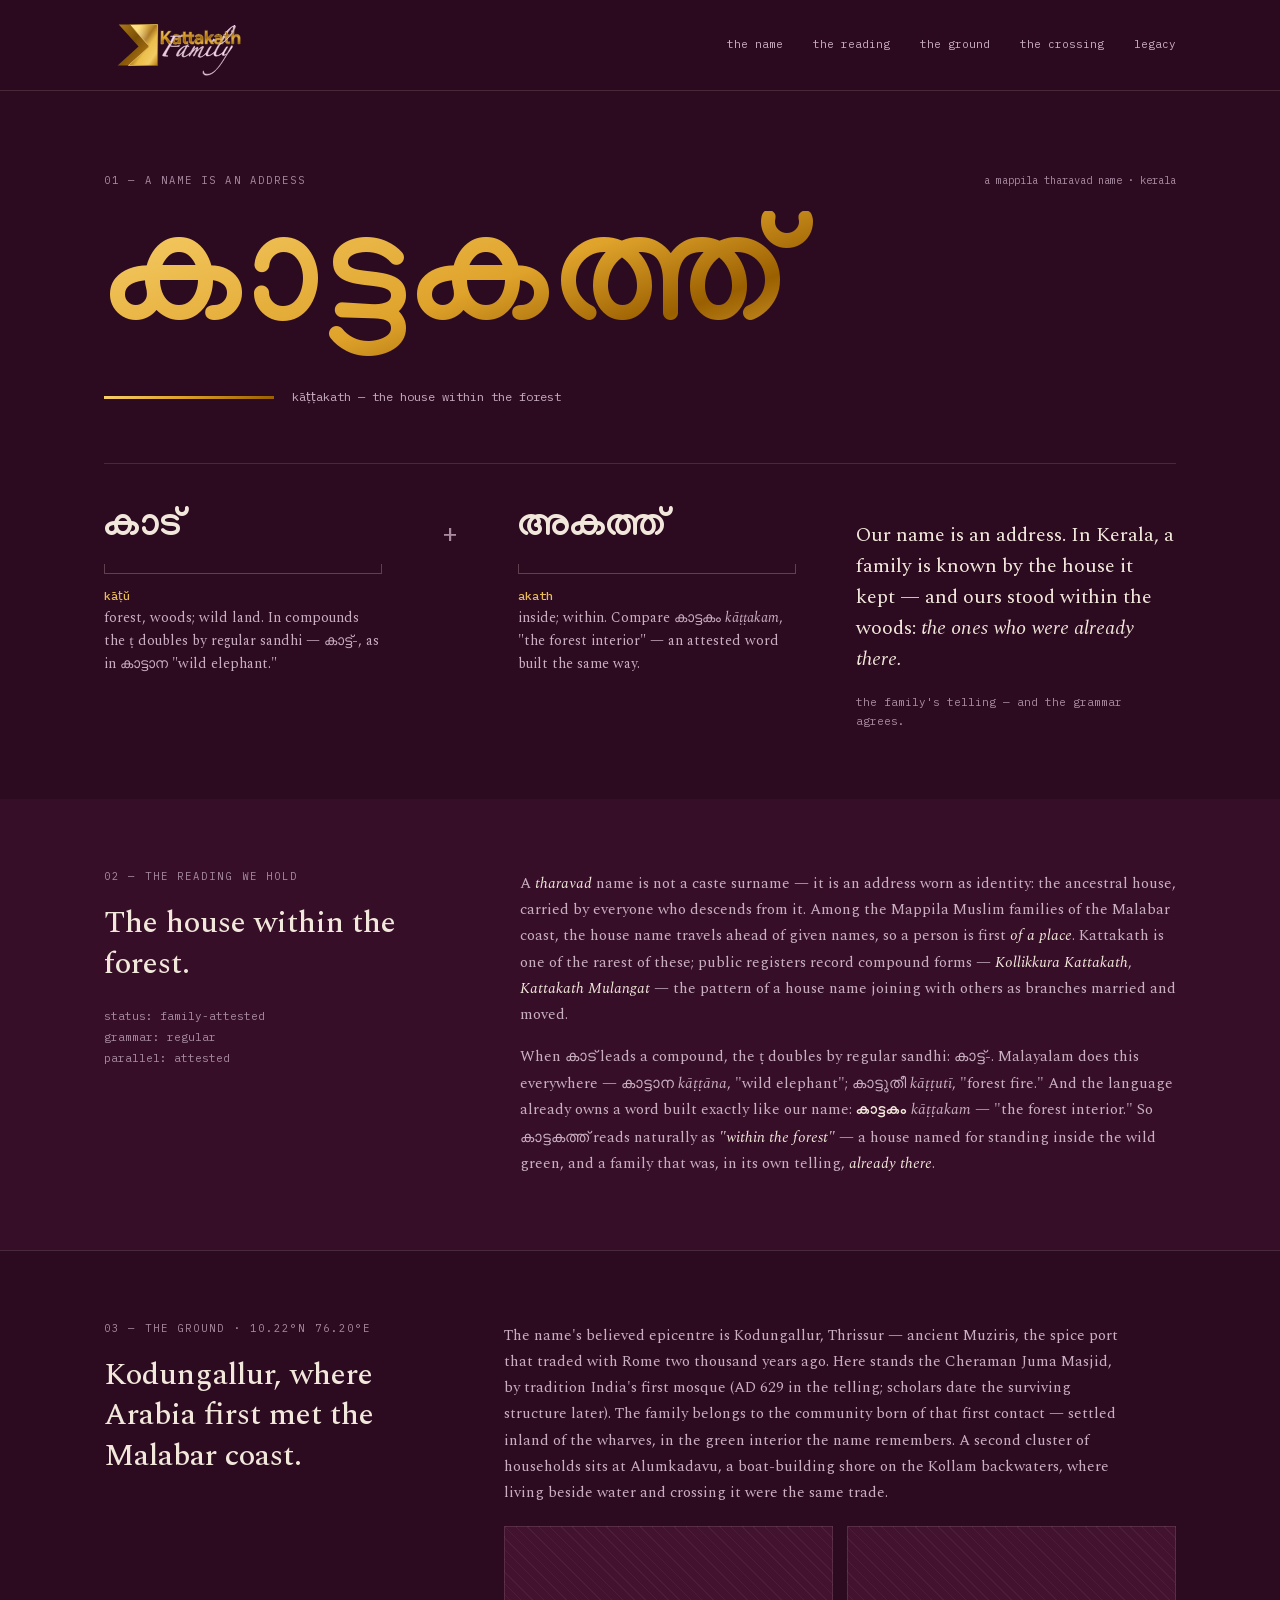
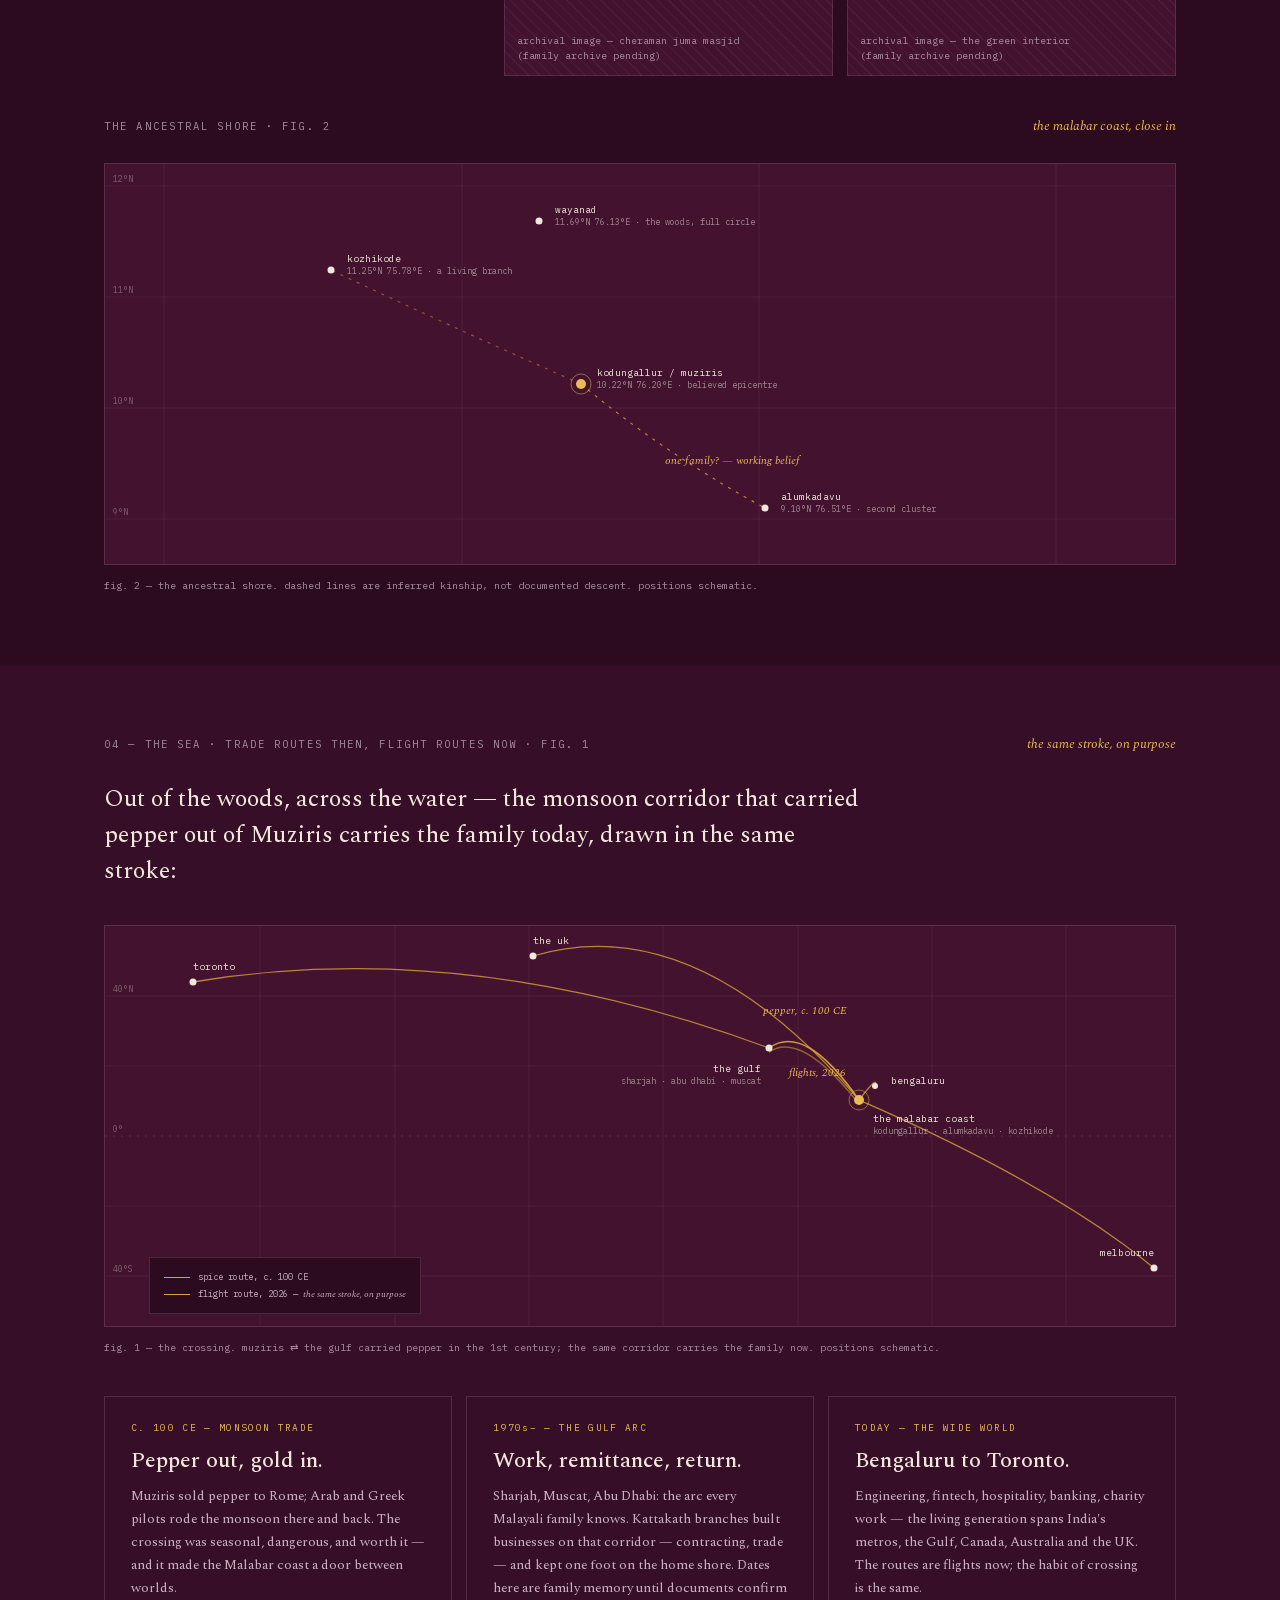
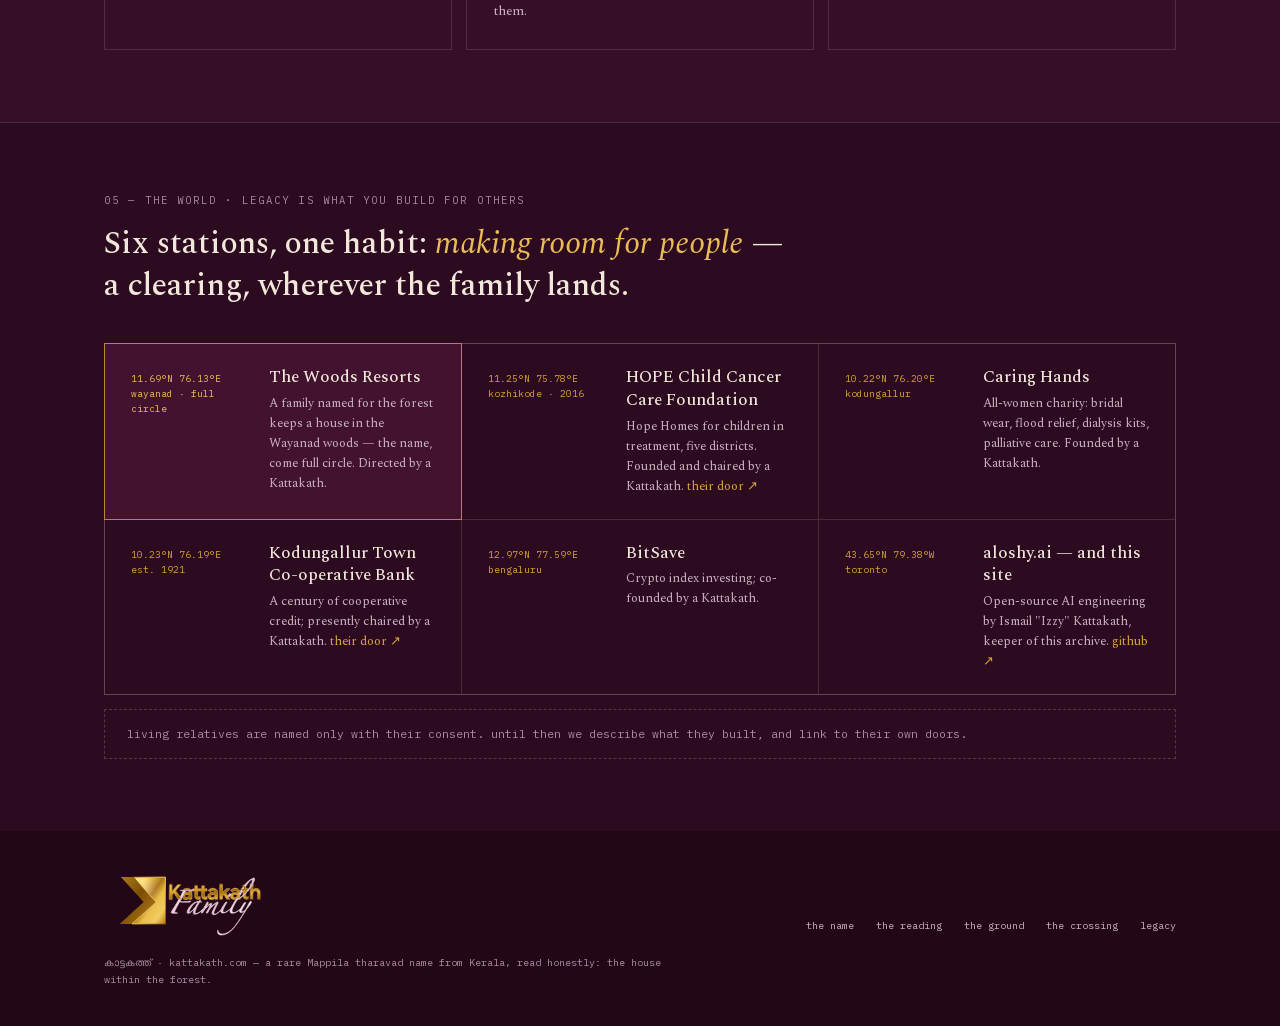
==== index.html @ 7ca37bd0 "Scaffold the kattakath.com landing page Single self-contained index.html (no build step), the kattak" ====
<!DOCTYPE html><html lang="en"><head><meta charSet="utf-8"/><meta name="viewport" content="width=device-width, initial-scale=1"/><title>Kattakath · കാട്ടകത്ത് — the house within the forest</title><meta name="description" content="A rare Mappila tharavad name from Kerala, read honestly: the word taken apart, the ground it stood on, the crossing it made, what it built, and how this site knows what it claims."/><meta property="og:title" content="Kattakath — കാട്ടകത്ത്"/><meta property="og:description" content="A rare Mappila tharavad name from the Kerala coast — the house within the forest. Its story, its people, and an open door for everyone who carries it."/><meta property="og:image" content="https://kattakath.com/assets/og-card.png"/><meta name="twitter:card" content="summary_large_image"/><meta name="twitter:title" content="Kattakath — കാട്ടകത്ത്"/><meta name="twitter:description" content="A rare Mappila tharavad name from the Kerala coast — the house within the forest. Its story, its people, and an open door for everyone who carries it."/><meta name="twitter:image" content="https://kattakath.com/assets/og-card.png"/><link rel="icon" href="/assets/icon.svg"/><link rel="icon" href="[data-uri]"/><style>@font-face{font-family:'IBM Plex Mono';font-style:normal;font-weight:400;font-display:swap;src:url([data-uri]) format('woff2');unicode-range:U+0100-02BA,U+02BD-02C5,U+02C7-02CC,U+02CE-02D7,U+02DD-02FF,U+0304,U+0308,U+0329,U+1D00-1DBF,U+1E00-1E9F,U+1EF2-1EFF,U+2020,U+20A0-20AB,U+20AD-20C0,U+2113,U+2C60-2C7F,U+A720-A7FF}@font-face{font-family:'IBM Plex Mono';font-style:normal;font-weight:400;font-display:swap;src:url([data-uri]) format('woff2');unicode-range:U+0000-00FF,U+0131,U+0152-0153,U+02BB-02BC,U+02C6,U+02DA,U+02DC,U+0304,U+0308,U+0329,U+2000-206F,U+20AC,U+2122,U+2191,U+2193,U+2212,U+2215,U+FEFF,U+FFFD}@font-face{font-family:'IBM Plex Mono';font-style:normal;font-weight:500;font-display:swap;src:url([data-uri]) format('woff2');unicode-range:U+0100-02BA,U+02BD-02C5,U+02C7-02CC,U+02CE-02D7,U+02DD-02FF,U+0304,U+0308,U+0329,U+1D00-1DBF,U+1E00-1E9F,U+1EF2-1EFF,U+2020,U+20A0-20AB,U+20AD-20C0,U+2113,U+2C60-2C7F,U+A720-A7FF}@font-face{font-family:'IBM Plex Mono';font-style:normal;font-weight:500;font-display:swap;src:url([data-uri]) format('woff2');unicode-range:U+0000-00FF,U+0131,U+0152-0153,U+02BB-02BC,U+02C6,U+02DA,U+02DC,U+0304,U+0308,U+0329,U+2000-206F,U+20AC,U+2122,U+2191,U+2193,U+2212,U+2215,U+FEFF,U+FFFD}@font-face{font-family:'Manjari';font-style:normal;font-weight:700;font-display:swap;src:url([data-uri]) format('woff2');unicode-range:U+0307,U+0323,U+0951-0952,U+0964-0965,U+0D00-0D7F,U+1CDA,U+1CF2,U+200C-200D,U+20B9,U+25CC,U+A830-A832}@font-face{font-family:'Manjari';font-style:normal;font-weight:700;font-display:swap;src:url([data-uri]) format('woff2');unicode-range:U+0100-02BA,U+02BD-02C5,U+02C7-02CC,U+02CE-02D7,U+02DD-02FF,U+0304,U+0308,U+0329,U+1D00-1DBF,U+1E00-1E9F,U+1EF2-1EFF,U+2020,U+20A0-20AB,U+20AD-20C0,U+2113,U+2C60-2C7F,U+A720-A7FF}@font-face{font-family:'Manjari';font-style:normal;font-weight:700;font-display:swap;src:url([data-uri]) format('woff2');unicode-range:U+0000-00FF,U+0131,U+0152-0153,U+02BB-02BC,U+02C6,U+02DA,U+02DC,U+0304,U+0308,U+0329,U+2000-206F,U+20AC,U+2122,U+2191,U+2193,U+2212,U+2215,U+FEFF,U+FFFD}@font-face{font-family:'Spectral';font-style:italic;font-weight:400;font-display:swap;src:url([data-uri]) format('woff2');unicode-range:U+0100-02BA,U+02BD-02C5,U+02C7-02CC,U+02CE-02D7,U+02DD-02FF,U+0304,U+0308,U+0329,U+1D00-1DBF,U+1E00-1E9F,U+1EF2-1EFF,U+2020,U+20A0-20AB,U+20AD-20C0,U+2113,U+2C60-2C7F,U+A720-A7FF}@font-face{font-family:'Spectral';font-style:italic;font-weight:400;font-display:swap;src:url([data-uri]) format('woff2');unicode-range:U+0000-00FF,U+0131,U+0152-0153,U+02BB-02BC,U+02C6,U+02DA,U+02DC,U+0304,U+0308,U+0329,U+2000-206F,U+20AC,U+2122,U+2191,U+2193,U+2212,U+2215,U+FEFF,U+FFFD}@font-face{font-family:'Spectral';font-style:normal;font-weight:400;font-display:swap;src:url([data-uri]) format('woff2');unicode-range:U+0100-02BA,U+02BD-02C5,U+02C7-02CC,U+02CE-02D7,U+02DD-02FF,U+0304,U+0308,U+0329,U+1D00-1DBF,U+1E00-1E9F,U+1EF2-1EFF,U+2020,U+20A0-20AB,U+20AD-20C0,U+2113,U+2C60-2C7F,U+A720-A7FF}@font-face{font-family:'Spectral';font-style:normal;font-weight:400;font-display:swap;src:url([data-uri]) format('woff2');unicode-range:U+0000-00FF,U+0131,U+0152-0153,U+02BB-02BC,U+02C6,U+02DA,U+02DC,U+0304,U+0308,U+0329,U+2000-206F,U+20AC,U+2122,U+2191,U+2193,U+2212,U+2215,U+FEFF,U+FFFD}@font-face{font-family:'Spectral';font-style:normal;font-weight:500;font-display:swap;src:url([data-uri]) format('woff2');unicode-range:U+0100-02BA,U+02BD-02C5,U+02C7-02CC,U+02CE-02D7,U+02DD-02FF,U+0304,U+0308,U+0329,U+1D00-1DBF,U+1E00-1E9F,U+1EF2-1EFF,U+2020,U+20A0-20AB,U+20AD-20C0,U+2113,U+2C60-2C7F,U+A720-A7FF}@font-face{font-family:'Spectral';font-style:normal;font-weight:500;font-display:swap;src:url([data-uri]) format('woff2');unicode-range:U+0000-00FF,U+0131,U+0152-0153,U+02BB-02BC,U+02C6,U+02DA,U+02DC,U+0304,U+0308,U+0329,U+2000-206F,U+20AC,U+2122,U+2191,U+2193,U+2212,U+2215,U+FEFF,U+FFFD}:root{--ground:#2c0a20;--band:#360e28;--panel:#42122f;--footer:#240717;--ivory:#f1e7da;--body:#c9afc0;--muted:#a88ba0;--hairline:hsla(34,45%,90%,.14);--hairline-faint:hsla(34,45%,90%,.07);--hairline-dash:hsla(34,45%,90%,.25);--gold:#d5a339;--gold-bright:#e9bc55;--gold-flat:#b8892a;--grad-hero:linear-gradient(160deg,#f7cf6a,#dfa32b 38%,#9a5f00 55%,#e6b03f 72%,#a87a1e);--grad-gold:linear-gradient(135deg,#f7cf6a,#dfa32b 45%,#9a5f00);--font-serif:"Spectral",serif;--font-mono:"IBM Plex Mono",monospace;--font-ml:"Manjari",sans-serif;--pad-x:clamp(20px,5vw,64px);--pad-section:clamp(36px,6vw,72px)}*{box-sizing:border-box}body,html{margin:0}html{scroll-behavior:smooth}.chapter{scroll-margin-top:88px}body{background:var(--ground);color:var(--ivory);font-family:var(--font-serif);-webkit-font-smoothing:antialiased}a{color:var(--gold)}a:hover{color:var(--gold-bright)}.wrap{max-width:1200px;margin:0 auto;padding-left:var(--pad-x);padding-right:var(--pad-x)}.section{padding-top:var(--pad-section);padding-bottom:var(--pad-section)}.hairline-top{border-top:1px solid var(--hairline)}.band{background:var(--band)}.eyebrow{font:400 10.5px/1 var(--font-mono);letter-spacing:.2em;color:var(--muted);text-transform:uppercase}.mono{font-family:var(--font-mono)}.caption{font:400 10px/1.7 var(--font-mono);color:var(--muted)}.nav{position:-webkit-sticky;position:sticky;top:0;z-index:30;background:rgba(44,10,32,.9);backdrop-filter:blur(9px);-webkit-backdrop-filter:blur(9px);border-bottom:1px solid var(--hairline)}.nav-inner{gap:14px;justify-content:space-between;align-items:center;padding-top:14px;padding-bottom:14px}.nav-inner,.nav-links{display:flex;flex-wrap:wrap}.nav-links{gap:16px 30px;font:400 11px/1 var(--font-mono)}.nav-links a{color:var(--body);text-decoration:none}.nav-links a:hover{color:var(--ivory)}.nav-links a.active{color:var(--ivory);border-bottom:1px solid var(--gold);padding-bottom:3px}.footer{background:var(--footer)}.footer-inner{padding-top:34px;padding-bottom:38px;display:flex;flex-wrap:wrap;gap:40px;justify-content:space-between;align-items:center}.footer-links{display:flex;flex-wrap:wrap;gap:16px 22px;font:400 10px/1 var(--font-mono);flex:none}.footer-links a{color:var(--body);text-decoration:none}.footer-links a:hover{color:var(--ivory)}.cta-box{border:1px solid var(--gold-flat);background:rgba(184,137,42,.06);padding:44px 48px;display:flex;flex-wrap:wrap;gap:32px;justify-content:space-between;align-items:center}.btn-gold{display:inline-block;background:var(--grad-gold);color:var(--ground);font:600 13px/1 var(--font-mono);padding:16px 26px;text-decoration:none}.btn-gold:hover{color:var(--ground);filter:brightness(1.06)}.placeholder{flex:1 1;height:150px;border:1px solid hsla(34,45%,90%,.12);display:flex;align-items:flex-end;padding:12px;background:repeating-linear-gradient(45deg,hsla(34,45%,90%,.05) 0 1px,transparent 1px 8px),var(--panel)}.placeholder span{font:400 10px/1.5 var(--font-mono);color:var(--muted)}.dashed-note{border:1px dashed hsla(34,45%,90%,.2);padding:14px 22px;font:400 11.5px/1.7 var(--font-mono);color:var(--muted)}.station-grid{display:grid;grid-template-columns:repeat(auto-fit,minmax(340px,1fr));grid-gap:1px;gap:1px;background:var(--hairline);border:1px solid var(--hairline)}.station{background:var(--ground);padding:22px 26px;display:flex;gap:18px;align-items:baseline}.station.highlight{background:var(--panel);border:1px solid var(--gold-flat);margin:-1px;position:relative;z-index:1}.station .coord{font:400 9.5px/1.6 var(--font-mono);color:var(--gold);width:120px;flex:none}.station.highlight .coord{color:var(--gold-bright)}.station h3{font:500 17px/1.35 var(--font-serif);color:var(--ivory);margin:0}.station p{font:400 12.5px/1.6 var(--font-serif);color:var(--body);margin:5px 0 0}.station a{text-decoration:none}@keyframes kSettle{0%{opacity:0;transform:translateY(18px)}to{opacity:1;transform:none}}@keyframes kDraw{0%{transform:scaleX(0)}to{transform:scaleX(1)}}.anim-settle{animation:kSettle .9s cubic-bezier(.22,.61,.36,1) both}.anim-rule{transform-origin:left;animation:kDraw .7s cubic-bezier(.22,.61,.36,1) .45s both}.anim-tag{animation:kSettle .7s cubic-bezier(.22,.61,.36,1) .55s both}.anim-dissect{animation:kSettle .8s cubic-bezier(.22,.61,.36,1) .7s both}@media (prefers-reduced-motion:reduce){*{animation:none!important}html{scroll-behavior:auto}}.chart-frame{border:1px solid var(--hairline);background:var(--panel);position:relative}.chart-frame svg{display:block;width:100%;height:auto}.chart-legend{position:absolute;left:44px;bottom:12px;background:var(--ground);border:1px solid var(--hairline);padding:10px 14px}.chart-legend .line{font:400 9px/1.9 var(--font-mono);color:var(--body)}.legend-swatch{display:inline-block;width:26px;height:0;border-top:1.6px solid var(--gold);vertical-align:middle;margin-right:8px}.ledger-row{display:flex;flex-wrap:wrap;gap:8px 24px;justify-content:space-between;align-items:baseline;padding:17px 0;border-top:1px solid var(--hairline)}.field label{display:block;font:400 10.5px/1 var(--font-mono);letter-spacing:.14em;color:var(--muted);text-transform:uppercase;margin-bottom:9px}.field input,.field textarea{width:100%;background:var(--panel);border:1px solid var(--hairline);color:var(--ivory);font:400 14px/1.6 var(--font-serif);padding:12px 14px}.field input::placeholder,.field textarea::placeholder{color:#8f7386}.field input:focus,.field textarea:focus{outline:none;border-color:var(--gold-flat)}</style></head><body><nav class="nav"><div class="wrap nav-inner"><a href="#name" style="display:flex;align-items:center"><img src="[data-uri]" alt="Kattakath Family" style="width:150px;display:block"/></a><div class="nav-links"><a href="#name">the name</a><a href="#reading">the reading</a><a href="#ground">the ground</a><a href="#crossing">the crossing</a><a href="#legacy">legacy</a></div></div></nav><div id="name" class="chapter wrap" style="padding-top:clamp(44px,8vw,84px)"><div style="display:flex;justify-content:space-between;align-items:baseline"><div class="eyebrow">01 — A NAME IS AN ADDRESS</div><div style="font:400 10.5px/1 var(--font-mono);color:var(--muted)">a mappila tharavad name · kerala</div></div><div class="anim-settle" style="font:700 clamp(72px,12vw,158px)/1.12 var(--font-ml);letter-spacing:-.005em;margin:26px 0 0;background:var(--grad-hero);-webkit-background-clip:text;background-clip:text;color:transparent">കാട്ടകത്ത്</div><div style="display:flex;gap:18px;align-items:center;margin:8px 0 0"><div class="anim-rule" style="height:3px;width:170px;background:var(--grad-gold)"></div><div class="anim-tag" style="font:400 12px/1 var(--font-mono);color:var(--body)">kāṭṭakath — the house within the forest</div></div><div class="anim-dissect" style="display:flex;flex-wrap:wrap;gap:60px;margin:60px 0 0;padding:44px 0 68px;border-top:1px solid var(--hairline)"><div style="flex:1 1 260px;max-width:300px"><div style="font:700 40px/1.1 var(--font-ml);color:var(--ivory)">കാട്</div><div style="height:10px;border:1px solid var(--hairline-dash);border-top:none;margin:12px 0"></div><div style="font:500 11.5px/1.7 var(--font-mono);color:var(--gold-bright)">kāṭŭ</div><div style="font:400 14px/1.65 var(--font-serif);color:var(--body)">forest, woods; wild land. In compounds the ṭ doubles by regular sandhi — കാട്ട്-, as in കാട്ടാന &quot;wild elephant.&quot;</div></div><div style="font:400 26px/1 var(--font-mono);color:var(--muted);padding-top:12px">+</div><div style="flex:1 1 260px;max-width:300px"><div style="font:700 40px/1.1 var(--font-ml);color:var(--ivory)">അകത്ത്</div><div style="height:10px;border:1px solid var(--hairline-dash);border-top:none;margin:12px 0"></div><div style="font:500 11.5px/1.7 var(--font-mono);color:var(--gold-bright)">akath</div><div style="font:400 14px/1.65 var(--font-serif);color:var(--body)">inside; within. Compare കാട്ടകം <em>kāṭṭakam</em>, &quot;the forest interior&quot; — an attested word built the same way.</div></div><div style="flex:1;min-width:min(320px,100%);padding-top:12px"><div style="font:400 20px/1.55 var(--font-serif);color:var(--ivory);max-width:430px">Our name is an address. In Kerala, a family is known by the house it kept — and ours stood within the woods: <em>the ones who were already there.</em></div><div style="font:400 11px/1.7 var(--font-mono);color:var(--muted);margin-top:18px;max-width:430px">the family&#x27;s telling — and the grammar agrees.</div></div></div></div><div id="reading" class="chapter band"><div class="wrap section" style="display:flex;flex-wrap:wrap;gap:56px;align-items:flex-start"><div style="flex:1 1 300px;max-width:360px"><div class="eyebrow" style="margin-bottom:22px">02 — THE READING WE HOLD</div><div style="font:500 31px/1.3 var(--font-serif);color:var(--ivory)">The house within the forest.</div><div style="font:400 11px/1.9 var(--font-mono);color:var(--muted);margin-top:22px">status: family-attested<br/>grammar: regular<br/>parallel: attested</div></div><div style="flex:1;min-width:min(420px,100%)"><div style="font:400 15px/1.75 var(--font-serif);color:var(--body);margin-top:0">A <em style="color:var(--ivory)">tharavad</em> name is not a caste surname — it is an address worn as identity: the ancestral house, carried by everyone who descends from it. Among the Mappila Muslim families of the Malabar coast, the house name travels ahead of given names, so a person is first <em style="color:var(--ivory)">of a place</em>. Kattakath is one of the rarest of these; public registers record compound forms — <em style="color:var(--ivory)">Kollikkura Kattakath</em>, <em style="color:var(--ivory)">Kattakath Mulangat</em> — the pattern of a house name joining with others as branches married and moved.</div><div style="font:400 15px/1.75 var(--font-serif);color:var(--body);margin-top:16px">When കാട് leads a compound, the ṭ doubles by regular sandhi: കാട്ട്-. Malayalam does this everywhere — കാട്ടാന <em>kāṭṭāna</em>, &quot;wild elephant&quot;; കാട്ടുതീ<!-- --> <em>kāṭṭutī</em>, &quot;forest fire.&quot; And the language already owns a word built exactly like our name:<!-- --> <span style="font-family:var(--font-ml);font-weight:700;color:var(--ivory)">കാട്ടകം</span> <em>kāṭṭakam</em> — &quot;the forest interior.&quot; So കാട്ടകത്ത് reads naturally as<!-- --> <em style="color:var(--ivory)">&quot;within the forest&quot;</em> — a house named for standing inside the wild green, and a family that was, in its own telling, <em style="color:var(--ivory)">already there</em>.</div></div></div></div><div id="ground" class="chapter hairline-top"><div class="wrap section"><div style="display:flex;flex-wrap:wrap;gap:60px;margin-bottom:44px"><div style="flex:1 1 300px;max-width:340px"><div class="eyebrow" style="margin-bottom:22px">03 — THE GROUND · 10.22°N 76.20°E</div><div style="font:500 31px/1.3 var(--font-serif);color:var(--ivory)">Kodungallur, where Arabia first met the Malabar coast.</div></div><div style="flex:1;min-width:min(420px,100%);display:flex;flex-direction:column;gap:20px"><div style="font:400 15px/1.75 var(--font-serif);color:var(--body);max-width:620px">The name&#x27;s believed epicentre is Kodungallur, Thrissur — ancient Muziris, the spice port that traded with Rome two thousand years ago. Here stands the Cheraman Juma Masjid, by tradition India&#x27;s first mosque (AD 629 in the telling; scholars date the surviving structure later). The family belongs to the community born of that first contact — settled inland of the wharves, in the green interior the name remembers. A second cluster of households sits at Alumkadavu, a boat-building shore on the Kollam backwaters, where living beside water and crossing it were the same trade.</div><div style="display:flex;gap:14px"><div class="placeholder"><span>archival image — cheraman juma masjid<br/>(family archive pending)</span></div><div class="placeholder"><span>archival image — the green interior<br/>(family archive pending)</span></div></div></div></div><div style="display:flex;justify-content:space-between;align-items:baseline;margin-bottom:30px"><div class="eyebrow">THE ANCESTRAL SHORE · FIG. 2</div><div style="font:400 13px/1 var(--font-serif);font-style:italic;color:var(--gold-bright)">the malabar coast, close in</div></div><div><div class="chart-frame"><div><svg viewBox="0 0 1070 400" style="display:block;width:100%;height:auto"><line x1="0" y1="22" x2="1070" y2="22" stroke="rgba(241,231,218,.07)" stroke-width="1"></line><line x1="0" y1="133" x2="1070" y2="133" stroke="rgba(241,231,218,.07)" stroke-width="1"></line><line x1="0" y1="244" x2="1070" y2="244" stroke="rgba(241,231,218,.07)" stroke-width="1"></line><line x1="0" y1="355" x2="1070" y2="355" stroke="rgba(241,231,218,.07)" stroke-width="1"></line><line x1="59" y1="0" x2="59" y2="400" stroke="rgba(241,231,218,.07)" stroke-width="1"></line><line x1="357" y1="0" x2="357" y2="400" stroke="rgba(241,231,218,.07)" stroke-width="1"></line><line x1="654" y1="0" x2="654" y2="400" stroke="rgba(241,231,218,.07)" stroke-width="1"></line><line x1="951" y1="0" x2="951" y2="400" stroke="rgba(241,231,218,.07)" stroke-width="1"></line><text x="8" y="18" font-family="IBM Plex Mono,monospace" font-size="8.5" fill="rgba(241,231,218,.35)">12°N</text><text x="8" y="129" font-family="IBM Plex Mono,monospace" font-size="8.5" fill="rgba(241,231,218,.35)">11°N</text><text x="8" y="240" font-family="IBM Plex Mono,monospace" font-size="8.5" fill="rgba(241,231,218,.35)">10°N</text><text x="8" y="351" font-family="IBM Plex Mono,monospace" font-size="8.5" fill="rgba(241,231,218,.35)">9°N</text><path d="M 476 220 Q 560 290 660 344" fill="none" stroke="#D5A339" stroke-width="1.2" stroke-dasharray="3 6" opacity=".8"></path><path d="M 476 220 Q 340 160 226 106" fill="none" stroke="#D5A339" stroke-width="1.2" stroke-dasharray="3 6" opacity=".5"></path><circle cx="476" cy="220" r="5" fill="#E9BC55"></circle><circle cx="476" cy="220" r="10" fill="none" stroke="#E9BC55" stroke-width="1" opacity=".5"></circle><circle cx="660" cy="344" r="3.5" fill="#F1E7DA"></circle><circle cx="226" cy="106" r="3.5" fill="#F1E7DA"></circle><circle cx="434" cy="57" r="3.5" fill="#F1E7DA"></circle><text x="492" y="212" font-family="IBM Plex Mono,monospace" font-size="9.5" fill="#F1E7DA">kodungallur / muziris</text><text x="492" y="224" font-family="IBM Plex Mono,monospace" font-size="8.5" fill="rgba(241,231,218,.55)">10.22°N 76.20°E · believed epicentre</text><text x="676" y="336" font-family="IBM Plex Mono,monospace" font-size="9.5" fill="#F1E7DA">alumkadavu</text><text x="676" y="348" font-family="IBM Plex Mono,monospace" font-size="8.5" fill="rgba(241,231,218,.55)">9.10°N 76.51°E · second cluster</text><text x="242" y="98" font-family="IBM Plex Mono,monospace" font-size="9.5" fill="#F1E7DA">kozhikode</text><text x="242" y="110" font-family="IBM Plex Mono,monospace" font-size="8.5" fill="rgba(241,231,218,.55)">11.25°N 75.78°E · a living branch</text><text x="450" y="49" font-family="IBM Plex Mono,monospace" font-size="9.5" fill="#F1E7DA">wayanad</text><text x="450" y="61" font-family="IBM Plex Mono,monospace" font-size="8.5" fill="rgba(241,231,218,.55)">11.69°N 76.13°E · the woods, full circle</text><text x="560" y="300" font-family="Spectral,serif" font-size="11" font-style="italic" fill="#E9BC55">one family? — working belief</text></svg></div></div><div class="caption" style="margin-top:12px">fig. 2 — the ancestral shore. dashed lines are inferred kinship, not documented descent. positions schematic.</div></div></div></div><div id="crossing" class="chapter band"><div class="wrap section"><div style="display:flex;justify-content:space-between;align-items:baseline;margin-bottom:30px"><div class="eyebrow">04 — THE SEA · TRADE ROUTES THEN, FLIGHT ROUTES NOW · FIG. 1</div><div style="font:400 13px/1 var(--font-serif);font-style:italic;color:var(--gold-bright)">the same stroke, on purpose</div></div><div style="font:400 24px/1.5 var(--font-serif);color:var(--ivory);max-width:760px;margin-bottom:36px">Out of the woods, across the water — the monsoon corridor that carried pepper out of Muziris carries the family today, drawn in the same stroke:</div><div><div class="chart-frame"><div><svg viewBox="0 0 1070 400" style="display:block;width:100%;height:auto"><line x1="0" y1="70" x2="1070" y2="70" stroke="rgba(241,231,218,.07)" stroke-width="1"></line><line x1="0" y1="140" x2="1070" y2="140" stroke="rgba(241,231,218,.07)" stroke-width="1"></line><line x1="0" y1="210" x2="1070" y2="210" stroke="rgba(241,231,218,.12)" stroke-width="1" stroke-dasharray="2 6"></line><line x1="0" y1="280" x2="1070" y2="280" stroke="rgba(241,231,218,.07)" stroke-width="1"></line><line x1="0" y1="350" x2="1070" y2="350" stroke="rgba(241,231,218,.07)" stroke-width="1"></line><line x1="155" y1="0" x2="155" y2="400" stroke="rgba(241,231,218,.07)" stroke-width="1"></line><line x1="290" y1="0" x2="290" y2="400" stroke="rgba(241,231,218,.07)" stroke-width="1"></line><line x1="424" y1="0" x2="424" y2="400" stroke="rgba(241,231,218,.07)" stroke-width="1"></line><line x1="558" y1="0" x2="558" y2="400" stroke="rgba(241,231,218,.07)" stroke-width="1"></line><line x1="693" y1="0" x2="693" y2="400" stroke="rgba(241,231,218,.07)" stroke-width="1"></line><line x1="827" y1="0" x2="827" y2="400" stroke="rgba(241,231,218,.07)" stroke-width="1"></line><line x1="961" y1="0" x2="961" y2="400" stroke="rgba(241,231,218,.07)" stroke-width="1"></line><text x="8" y="206" font-family="IBM Plex Mono,monospace" font-size="8.5" fill="rgba(241,231,218,.35)">0°</text><text x="8" y="66" font-family="IBM Plex Mono,monospace" font-size="8.5" fill="rgba(241,231,218,.35)">40°N</text><text x="8" y="346" font-family="IBM Plex Mono,monospace" font-size="8.5" fill="rgba(241,231,218,.35)">40°S</text><path d="M 754 174 Q 700 96 664 122" fill="none" stroke="#D5A339" stroke-width="1.6" opacity=".95"></path><path d="M 754 178 Q 696 104 664 126" fill="none" stroke="#D5A339" stroke-width="1.6" opacity=".55"></path><path d="M 664 122 Q 360 10 88 56" fill="none" stroke="#D5A339" stroke-width="1.3" opacity=".8"></path><path d="M 754 174 Q 590 -18 428 30" fill="none" stroke="#D5A339" stroke-width="1.3" opacity=".8"></path><path d="M 754 174 Q 950 260 1049 342" fill="none" stroke="#D5A339" stroke-width="1.3" opacity=".8"></path><path d="M 754 174 Q 774 148 770 160" fill="none" stroke="#D5A339" stroke-width="1.3" opacity=".8"></path><circle cx="754" cy="174" r="5" fill="#E9BC55"></circle><circle cx="754" cy="174" r="10" fill="none" stroke="#E9BC55" stroke-width="1" opacity=".5"></circle><circle cx="664" cy="122" r="3.5" fill="#F1E7DA"></circle><circle cx="88" cy="56" r="3.5" fill="#F1E7DA"></circle><circle cx="428" cy="30" r="3.5" fill="#F1E7DA"></circle><circle cx="770" cy="160" r="3" fill="#F1E7DA"></circle><circle cx="1049" cy="342" r="3.5" fill="#F1E7DA"></circle><text x="768" y="196" font-family="IBM Plex Mono,monospace" font-size="9.5" fill="#F1E7DA">the malabar coast</text><text x="768" y="208" font-family="IBM Plex Mono,monospace" font-size="8.5" fill="rgba(241,231,218,.55)">kodungallur · alumkadavu · kozhikode</text><text x="656" y="146" font-family="IBM Plex Mono,monospace" font-size="9.5" fill="#F1E7DA" text-anchor="end">the gulf</text><text x="656" y="158" font-family="IBM Plex Mono,monospace" font-size="8.5" fill="rgba(241,231,218,.55)" text-anchor="end">sharjah · abu dhabi · muscat</text><text x="88" y="44" font-family="IBM Plex Mono,monospace" font-size="9.5" fill="#F1E7DA">toronto</text><text x="428" y="18" font-family="IBM Plex Mono,monospace" font-size="9.5" fill="#F1E7DA">the uk</text><text x="786" y="158" font-family="IBM Plex Mono,monospace" font-size="9.5" fill="#F1E7DA">bengaluru</text><text x="1049" y="330" font-family="IBM Plex Mono,monospace" font-size="9.5" fill="#F1E7DA" text-anchor="end">melbourne</text><text x="700" y="88" font-family="Spectral,serif" font-size="11" font-style="italic" fill="#E9BC55" text-anchor="middle">pepper, c. 100 CE</text><text x="712" y="150" font-family="Spectral,serif" font-size="11" font-style="italic" fill="#E9BC55" text-anchor="middle">flights, 2026</text></svg></div><div class="chart-legend"><div class="line"><span class="legend-swatch"></span>spice route, c. 100 CE<br/><span class="legend-swatch"></span>flight route, 2026 — <em style="font-family:var(--font-serif)">the same stroke, on purpose</em></div></div></div><div class="caption" style="margin-top:12px">fig. 1 — the crossing. muziris ⇄ the gulf carried pepper in the 1st century; the same corridor carries the family now. positions schematic.</div></div><div style="display:grid;grid-template-columns:repeat(auto-fit,minmax(300px,1fr));gap:14px;margin-top:40px"><div style="border:1px solid var(--hairline);background:var(--band);padding:26px"><div style="font:400 9.5px/1 var(--font-mono);color:var(--gold-bright);letter-spacing:.14em">C. 100 CE — MONSOON TRADE</div><div style="font:500 22px/1.3 var(--font-serif);margin:14px 0 10px">Pepper out, gold in.</div><div style="font:400 13.5px/1.7 var(--font-serif);color:var(--body)">Muziris sold pepper to Rome; Arab and Greek pilots rode the monsoon there and back. The crossing was seasonal, dangerous, and worth it — and it made the Malabar coast a door between worlds.</div></div><div style="border:1px solid var(--hairline);background:var(--band);padding:26px"><div style="font:400 9.5px/1 var(--font-mono);color:var(--gold-bright);letter-spacing:.14em">1970s– — THE GULF ARC</div><div style="font:500 22px/1.3 var(--font-serif);margin:14px 0 10px">Work, remittance, return.</div><div style="font:400 13.5px/1.7 var(--font-serif);color:var(--body)">Sharjah, Muscat, Abu Dhabi: the arc every Malayali family knows. Kattakath branches built businesses on that corridor — contracting, trade — and kept one foot on the home shore. Dates here are family memory until documents confirm them.</div></div><div style="border:1px solid var(--hairline);background:var(--band);padding:26px"><div style="font:400 9.5px/1 var(--font-mono);color:var(--gold-bright);letter-spacing:.14em">TODAY — THE WIDE WORLD</div><div style="font:500 22px/1.3 var(--font-serif);margin:14px 0 10px">Bengaluru to Toronto.</div><div style="font:400 13.5px/1.7 var(--font-serif);color:var(--body)">Engineering, fintech, hospitality, banking, charity work — the living generation spans India&#x27;s metros, the Gulf, Canada, Australia and the UK. The routes are flights now; the habit of crossing is the same.</div></div></div></div></div><div id="legacy" class="chapter hairline-top"><div class="wrap section"><div class="eyebrow" style="margin-bottom:18px">05 — THE WORLD · LEGACY IS WHAT YOU BUILD FOR OTHERS</div><div style="font:500 32px/1.3 var(--font-serif);max-width:700px;margin-bottom:36px">Six stations, one habit: <em style="color:var(--gold-bright)">making room for people</em> — a clearing, wherever the family lands.</div><div class="station-grid"><div class="station highlight"><div class="coord">11.69°N 76.13°E<br/>wayanad · full circle</div><div><h3>The Woods Resorts</h3><p>A family named for the forest keeps a house in the Wayanad woods — the name, come full circle. Directed by a Kattakath.</p></div></div><div class="station"><div class="coord">11.25°N 75.78°E<br/>kozhikode · 2016</div><div><h3>HOPE Child Cancer Care Foundation</h3><p>Hope Homes for children in treatment, five districts. Founded and chaired by a Kattakath.<!-- --> <a href="https://hopechildcancercare.org">their door ↗</a></p></div></div><div class="station"><div class="coord">10.22°N 76.20°E<br/>kodungallur</div><div><h3>Caring Hands</h3><p>All-women charity: bridal wear, flood relief, dialysis kits, palliative care. Founded by a Kattakath.</p></div></div><div class="station"><div class="coord">10.23°N 76.19°E<br/>est. 1921</div><div><h3>Kodungallur Town Co-operative Bank</h3><p>A century of cooperative credit; presently chaired by a Kattakath.<!-- --> <a href="https://ktcbank.com">their door ↗</a></p></div></div><div class="station"><div class="coord">12.97°N 77.59°E<br/>bengaluru</div><div><h3>BitSave</h3><p>Crypto index investing; co-founded by a Kattakath.</p></div></div><div class="station"><div class="coord">43.65°N 79.38°W<br/>toronto</div><div><h3>aloshy.ai — and this site</h3><p>Open-source AI engineering by Ismail &quot;Izzy&quot; Kattakath, keeper of this archive.<!-- --> <a href="https://github.com/ismailkattakath">github ↗</a></p></div></div></div><div class="dashed-note" style="margin-top:14px">living relatives are named only with their consent. until then we describe what they built, and link to their own doors.</div></div></div><footer class="footer"><div class="wrap footer-inner"><div style="display:flex;flex-direction:column;gap:18px;max-width:560px"><img src="[data-uri]" alt="Kattakath Family — gold mark" style="width:172px;display:block"/><div class="caption">കാട്ടകത്ത് · kattakath.com — a rare Mappila tharavad name from Kerala, read honestly: the house within the forest.</div></div><div class="footer-links"><a href="#name">the name</a><a href="#reading">the reading</a><a href="#ground">the ground</a><a href="#crossing">the crossing</a><a href="#legacy">legacy</a></div></div></footer></body></html>
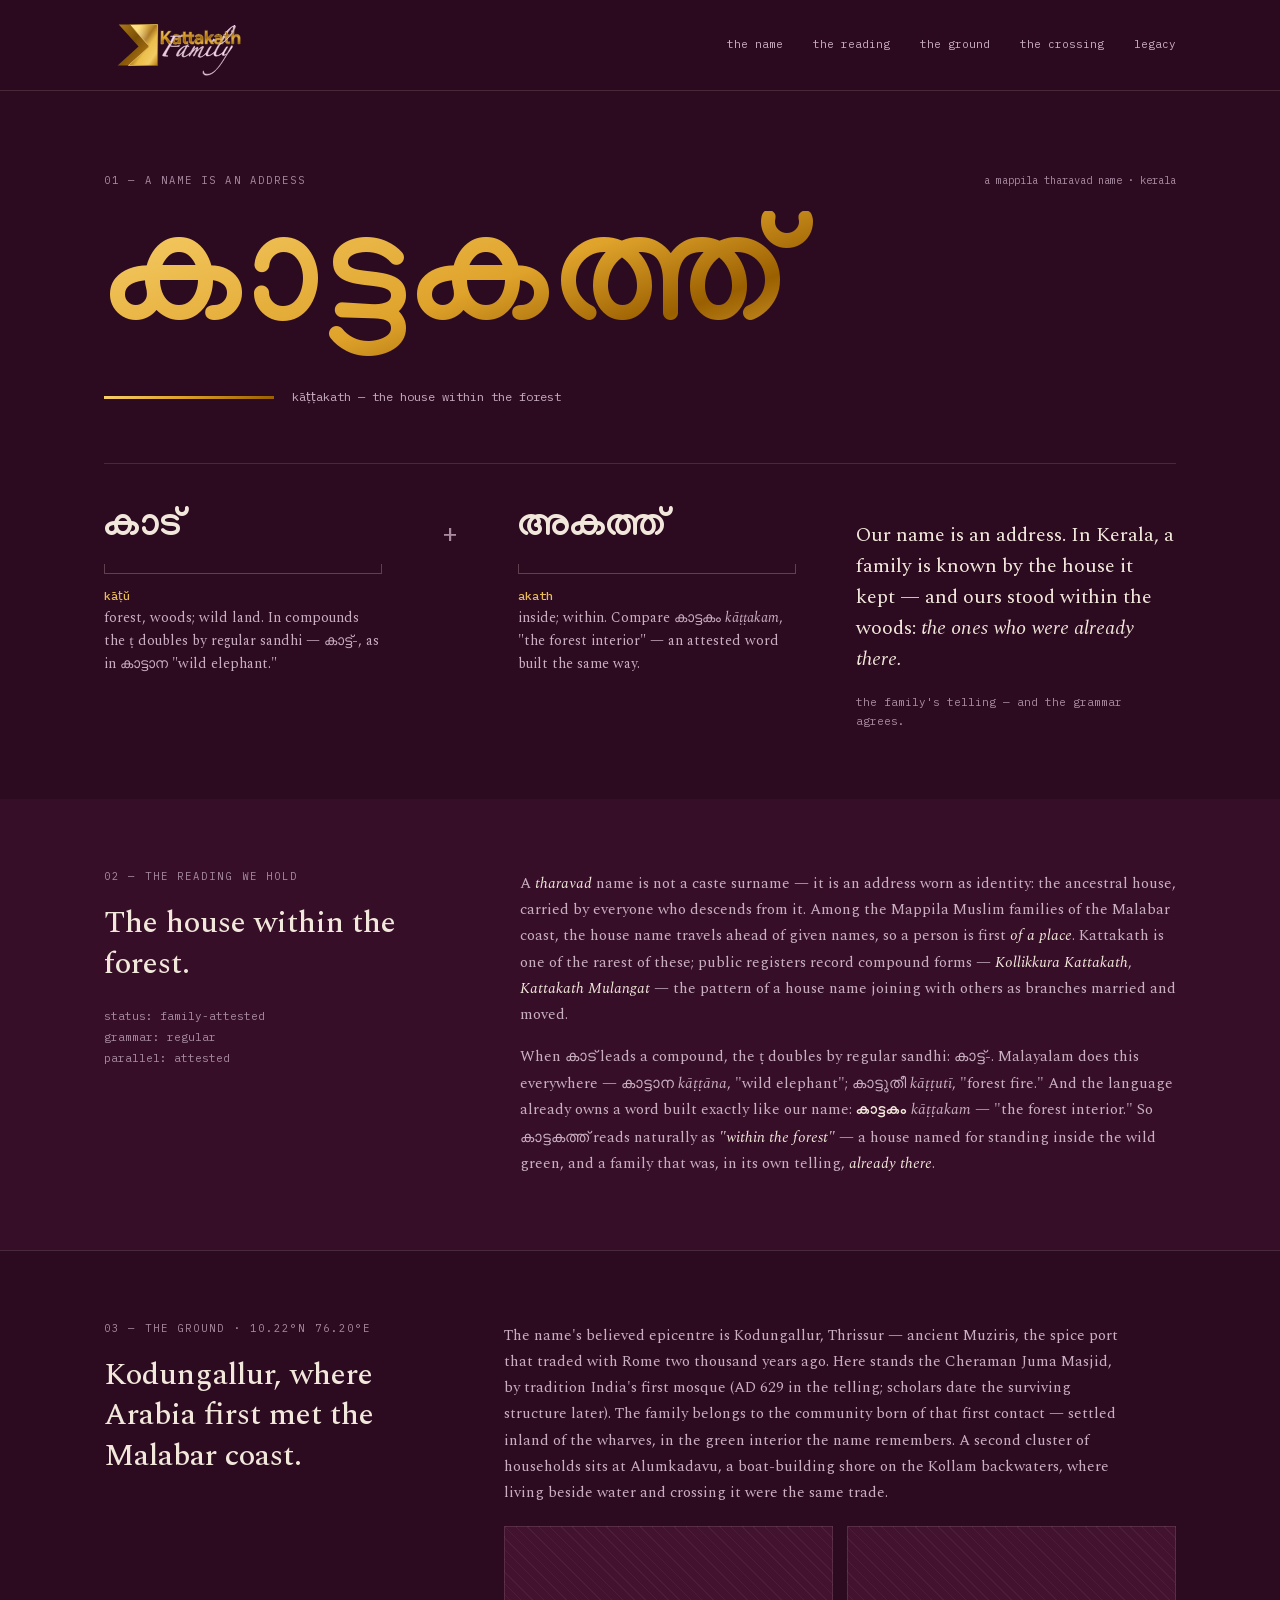
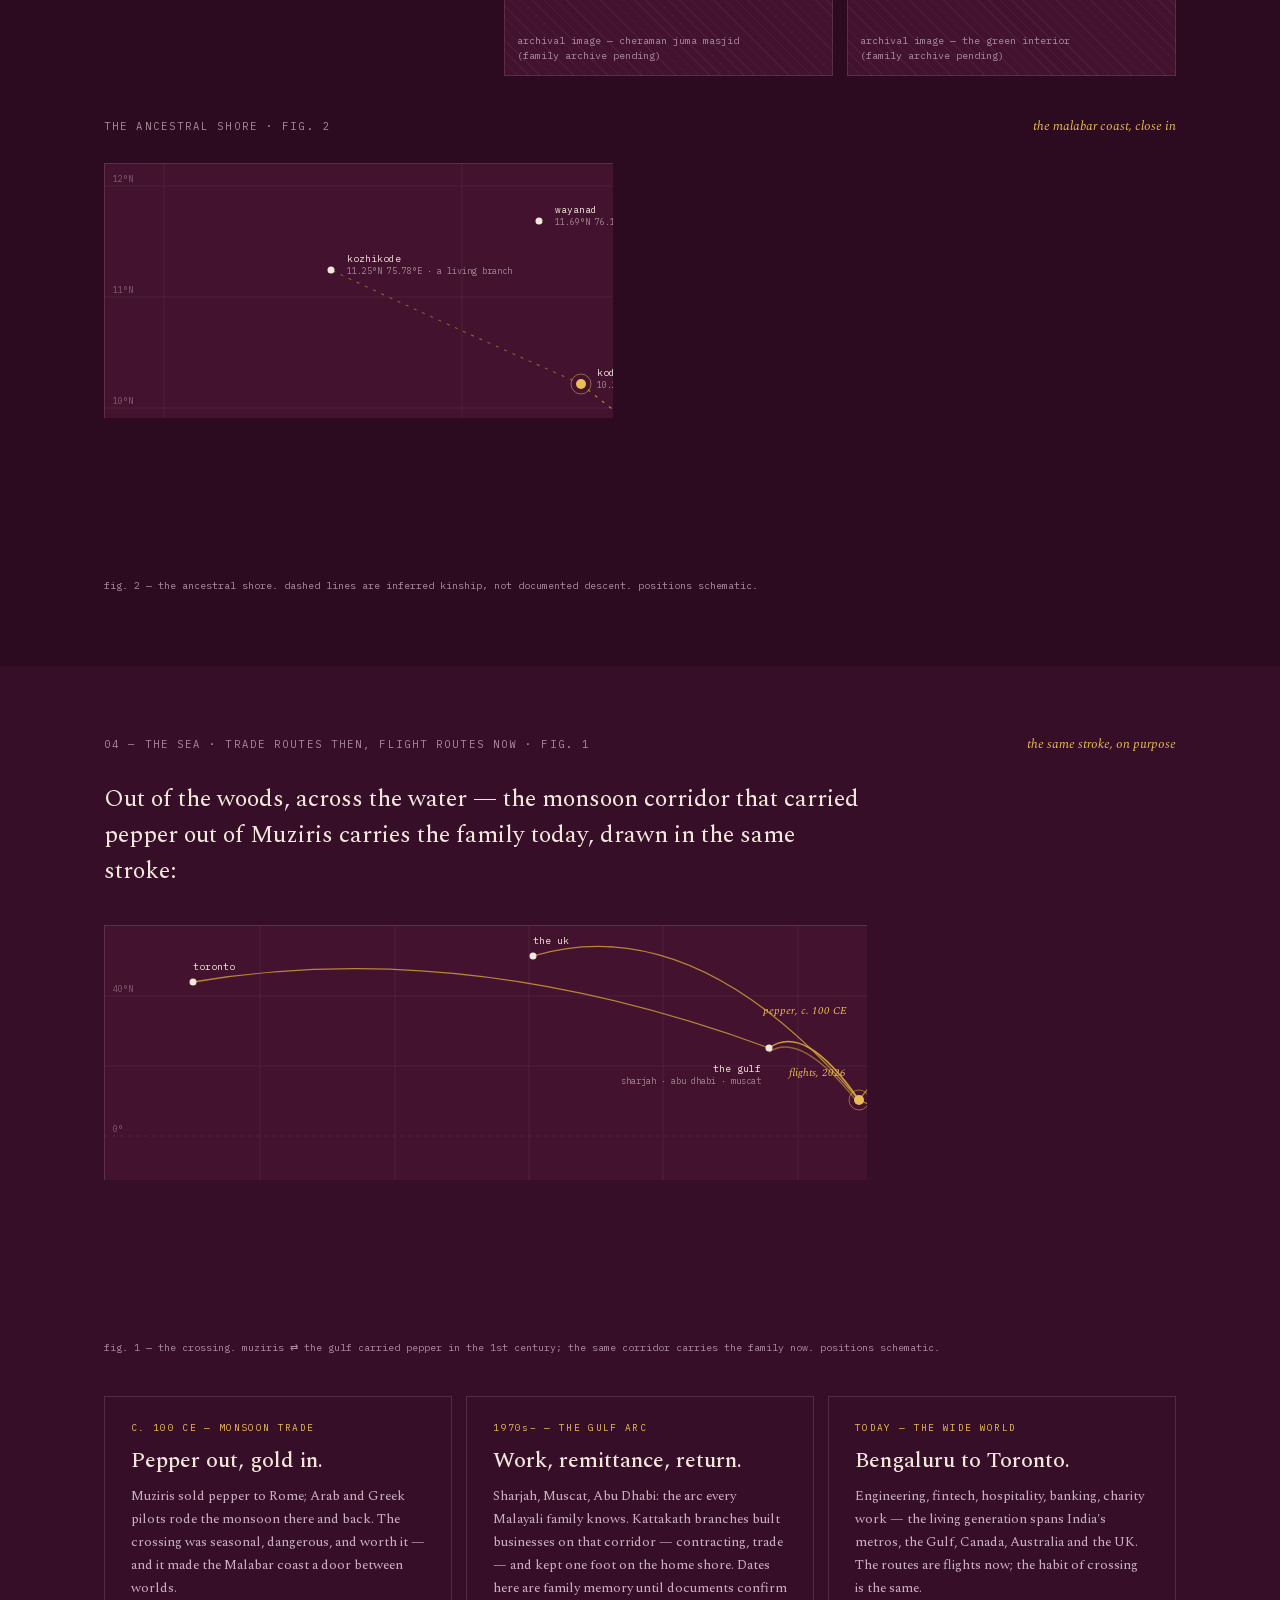
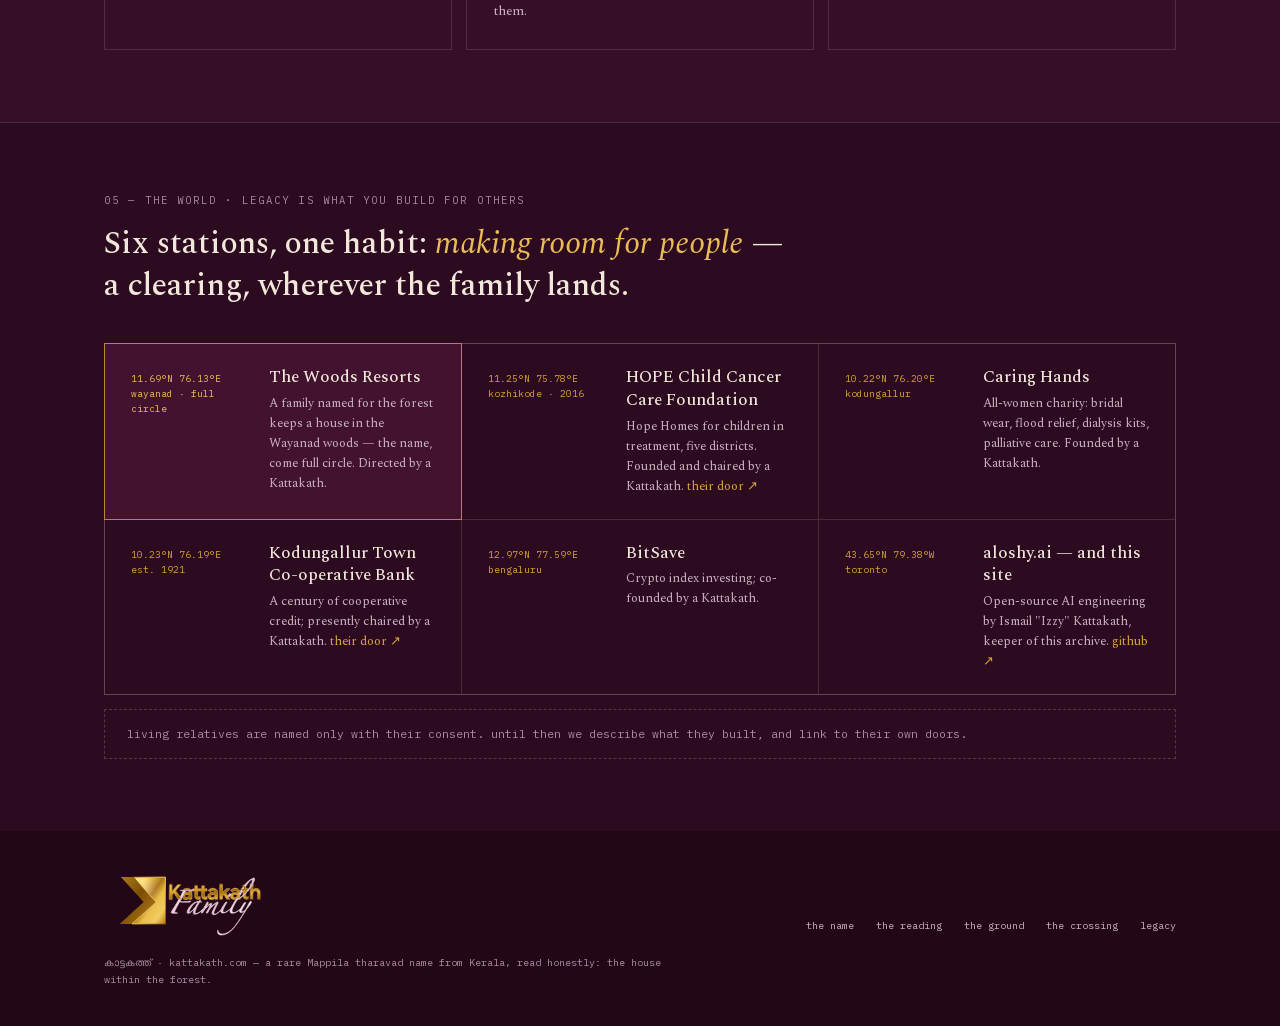
==== commit 3352044f: "A proper RealFaviconGenerator set at canonical root paths Generated from the existing icon mark (fav" ====
--- a/index.html
+++ b/index.html
@@ -1 +1 @@
-<!DOCTYPE html><html lang="en"><head><meta charSet="utf-8"/><meta name="viewport" content="width=device-width, initial-scale=1"/><title>Kattakath · കാട്ടകത്ത് — the house within the forest</title><meta name="description" content="A rare Mappila tharavad name from Kerala, read honestly: the word taken apart, the ground it stood on, the crossing it made, what it built, and how this site knows what it claims."/><meta property="og:title" content="Kattakath — കാട്ടകത്ത്"/><meta property="og:description" content="A rare Mappila tharavad name from the Kerala coast — the house within the forest. Its story, its people, and an open door for everyone who carries it."/><meta property="og:image" content="https://kattakath.com/assets/og-card.png"/><meta name="twitter:card" content="summary_large_image"/><meta name="twitter:title" content="Kattakath — കാട്ടകത്ത്"/><meta name="twitter:description" content="A rare Mappila tharavad name from the Kerala coast — the house within the forest. Its story, its people, and an open door for everyone who carries it."/><meta name="twitter:image" content="https://kattakath.com/assets/og-card.png"/><link rel="icon" href="/assets/icon.svg"/><link rel="icon" href="[data-uri]"/><style>@font-face{font-family:'IBM Plex Mono';font-style:normal;font-weight:400;font-display:swap;src:url([data-uri]) format('woff2');unicode-range:U+0100-02BA,U+02BD-02C5,U+02C7-02CC,U+02CE-02D7,U+02DD-02FF,U+0304,U+0308,U+0329,U+1D00-1DBF,U+1E00-1E9F,U+1EF2-1EFF,U+2020,U+20A0-20AB,U+20AD-20C0,U+2113,U+2C60-2C7F,U+A720-A7FF}@font-face{font-family:'IBM Plex Mono';font-style:normal;font-weight:400;font-display:swap;src:url([data-uri]) format('woff2');unicode-range:U+0000-00FF,U+0131,U+0152-0153,U+02BB-02BC,U+02C6,U+02DA,U+02DC,U+0304,U+0308,U+0329,U+2000-206F,U+20AC,U+2122,U+2191,U+2193,U+2212,U+2215,U+FEFF,U+FFFD}@font-face{font-family:'IBM Plex Mono';font-style:normal;font-weight:500;font-display:swap;src:url([data-uri]) format('woff2');unicode-range:U+0100-02BA,U+02BD-02C5,U+02C7-02CC,U+02CE-02D7,U+02DD-02FF,U+0304,U+0308,U+0329,U+1D00-1DBF,U+1E00-1E9F,U+1EF2-1EFF,U+2020,U+20A0-20AB,U+20AD-20C0,U+2113,U+2C60-2C7F,U+A720-A7FF}@font-face{font-family:'IBM Plex Mono';font-style:normal;font-weight:500;font-display:swap;src:url([data-uri]) format('woff2');unicode-range:U+0000-00FF,U+0131,U+0152-0153,U+02BB-02BC,U+02C6,U+02DA,U+02DC,U+0304,U+0308,U+0329,U+2000-206F,U+20AC,U+2122,U+2191,U+2193,U+2212,U+2215,U+FEFF,U+FFFD}@font-face{font-family:'Manjari';font-style:normal;font-weight:700;font-display:swap;src:url([data-uri]) format('woff2');unicode-range:U+0307,U+0323,U+0951-0952,U+0964-0965,U+0D00-0D7F,U+1CDA,U+1CF2,U+200C-200D,U+20B9,U+25CC,U+A830-A832}@font-face{font-family:'Manjari';font-style:normal;font-weight:700;font-display:swap;src:url([data-uri]) format('woff2');unicode-range:U+0100-02BA,U+02BD-02C5,U+02C7-02CC,U+02CE-02D7,U+02DD-02FF,U+0304,U+0308,U+0329,U+1D00-1DBF,U+1E00-1E9F,U+1EF2-1EFF,U+2020,U+20A0-20AB,U+20AD-20C0,U+2113,U+2C60-2C7F,U+A720-A7FF}@font-face{font-family:'Manjari';font-style:normal;font-weight:700;font-display:swap;src:url([data-uri]) format('woff2');unicode-range:U+0000-00FF,U+0131,U+0152-0153,U+02BB-02BC,U+02C6,U+02DA,U+02DC,U+0304,U+0308,U+0329,U+2000-206F,U+20AC,U+2122,U+2191,U+2193,U+2212,U+2215,U+FEFF,U+FFFD}@font-face{font-family:'Spectral';font-style:italic;font-weight:400;font-display:swap;src:url([data-uri]) format('woff2');unicode-range:U+0100-02BA,U+02BD-02C5,U+02C7-02CC,U+02CE-02D7,U+02DD-02FF,U+0304,U+0308,U+0329,U+1D00-1DBF,U+1E00-1E9F,U+1EF2-1EFF,U+2020,U+20A0-20AB,U+20AD-20C0,U+2113,U+2C60-2C7F,U+A720-A7FF}@font-face{font-family:'Spectral';font-style:italic;font-weight:400;font-display:swap;src:url([data-uri]) format('woff2');unicode-range:U+0000-00FF,U+0131,U+0152-0153,U+02BB-02BC,U+02C6,U+02DA,U+02DC,U+0304,U+0308,U+0329,U+2000-206F,U+20AC,U+2122,U+2191,U+2193,U+2212,U+2215,U+FEFF,U+FFFD}@font-face{font-family:'Spectral';font-style:normal;font-weight:400;font-display:swap;src:url([data-uri]) format('woff2');unicode-range:U+0100-02BA,U+02BD-02C5,U+02C7-02CC,U+02CE-02D7,U+02DD-02FF,U+0304,U+0308,U+0329,U+1D00-1DBF,U+1E00-1E9F,U+1EF2-1EFF,U+2020,U+20A0-20AB,U+20AD-20C0,U+2113,U+2C60-2C7F,U+A720-A7FF}@font-face{font-family:'Spectral';font-style:normal;font-weight:400;font-display:swap;src:url([data-uri]) format('woff2');unicode-range:U+0000-00FF,U+0131,U+0152-0153,U+02BB-02BC,U+02C6,U+02DA,U+02DC,U+0304,U+0308,U+0329,U+2000-206F,U+20AC,U+2122,U+2191,U+2193,U+2212,U+2215,U+FEFF,U+FFFD}@font-face{font-family:'Spectral';font-style:normal;font-weight:500;font-display:swap;src:url([data-uri]) format('woff2');unicode-range:U+0100-02BA,U+02BD-02C5,U+02C7-02CC,U+02CE-02D7,U+02DD-02FF,U+0304,U+0308,U+0329,U+1D00-1DBF,U+1E00-1E9F,U+1EF2-1EFF,U+2020,U+20A0-20AB,U+20AD-20C0,U+2113,U+2C60-2C7F,U+A720-A7FF}@font-face{font-family:'Spectral';font-style:normal;font-weight:500;font-display:swap;src:url([data-uri]) format('woff2');unicode-range:U+0000-00FF,U+0131,U+0152-0153,U+02BB-02BC,U+02C6,U+02DA,U+02DC,U+0304,U+0308,U+0329,U+2000-206F,U+20AC,U+2122,U+2191,U+2193,U+2212,U+2215,U+FEFF,U+FFFD}:root{--ground:#2c0a20;--band:#360e28;--panel:#42122f;--footer:#240717;--ivory:#f1e7da;--body:#c9afc0;--muted:#a88ba0;--hairline:hsla(34,45%,90%,.14);--hairline-faint:hsla(34,45%,90%,.07);--hairline-dash:hsla(34,45%,90%,.25);--gold:#d5a339;--gold-bright:#e9bc55;--gold-flat:#b8892a;--grad-hero:linear-gradient(160deg,#f7cf6a,#dfa32b 38%,#9a5f00 55%,#e6b03f 72%,#a87a1e);--grad-gold:linear-gradient(135deg,#f7cf6a,#dfa32b 45%,#9a5f00);--font-serif:"Spectral",serif;--font-mono:"IBM Plex Mono",monospace;--font-ml:"Manjari",sans-serif;--pad-x:clamp(20px,5vw,64px);--pad-section:clamp(36px,6vw,72px)}*{box-sizing:border-box}body,html{margin:0}html{scroll-behavior:smooth}.chapter{scroll-margin-top:88px}body{background:var(--ground);color:var(--ivory);font-family:var(--font-serif);-webkit-font-smoothing:antialiased}a{color:var(--gold)}a:hover{color:var(--gold-bright)}.wrap{max-width:1200px;margin:0 auto;padding-left:var(--pad-x);padding-right:var(--pad-x)}.section{padding-top:var(--pad-section);padding-bottom:var(--pad-section)}.hairline-top{border-top:1px solid var(--hairline)}.band{background:var(--band)}.eyebrow{font:400 10.5px/1 var(--font-mono);letter-spacing:.2em;color:var(--muted);text-transform:uppercase}.mono{font-family:var(--font-mono)}.caption{font:400 10px/1.7 var(--font-mono);color:var(--muted)}.nav{position:-webkit-sticky;position:sticky;top:0;z-index:30;background:rgba(44,10,32,.9);backdrop-filter:blur(9px);-webkit-backdrop-filter:blur(9px);border-bottom:1px solid var(--hairline)}.nav-inner{gap:14px;justify-content:space-between;align-items:center;padding-top:14px;padding-bottom:14px}.nav-inner,.nav-links{display:flex;flex-wrap:wrap}.nav-links{gap:16px 30px;font:400 11px/1 var(--font-mono)}.nav-links a{color:var(--body);text-decoration:none}.nav-links a:hover{color:var(--ivory)}.nav-links a.active{color:var(--ivory);border-bottom:1px solid var(--gold);padding-bottom:3px}.footer{background:var(--footer)}.footer-inner{padding-top:34px;padding-bottom:38px;display:flex;flex-wrap:wrap;gap:40px;justify-content:space-between;align-items:center}.footer-links{display:flex;flex-wrap:wrap;gap:16px 22px;font:400 10px/1 var(--font-mono);flex:none}.footer-links a{color:var(--body);text-decoration:none}.footer-links a:hover{color:var(--ivory)}.cta-box{border:1px solid var(--gold-flat);background:rgba(184,137,42,.06);padding:44px 48px;display:flex;flex-wrap:wrap;gap:32px;justify-content:space-between;align-items:center}.btn-gold{display:inline-block;background:var(--grad-gold);color:var(--ground);font:600 13px/1 var(--font-mono);padding:16px 26px;text-decoration:none}.btn-gold:hover{color:var(--ground);filter:brightness(1.06)}.placeholder{flex:1 1;height:150px;border:1px solid hsla(34,45%,90%,.12);display:flex;align-items:flex-end;padding:12px;background:repeating-linear-gradient(45deg,hsla(34,45%,90%,.05) 0 1px,transparent 1px 8px),var(--panel)}.placeholder span{font:400 10px/1.5 var(--font-mono);color:var(--muted)}.dashed-note{border:1px dashed hsla(34,45%,90%,.2);padding:14px 22px;font:400 11.5px/1.7 var(--font-mono);color:var(--muted)}.station-grid{display:grid;grid-template-columns:repeat(auto-fit,minmax(340px,1fr));grid-gap:1px;gap:1px;background:var(--hairline);border:1px solid var(--hairline)}.station{background:var(--ground);padding:22px 26px;display:flex;gap:18px;align-items:baseline}.station.highlight{background:var(--panel);border:1px solid var(--gold-flat);margin:-1px;position:relative;z-index:1}.station .coord{font:400 9.5px/1.6 var(--font-mono);color:var(--gold);width:120px;flex:none}.station.highlight .coord{color:var(--gold-bright)}.station h3{font:500 17px/1.35 var(--font-serif);color:var(--ivory);margin:0}.station p{font:400 12.5px/1.6 var(--font-serif);color:var(--body);margin:5px 0 0}.station a{text-decoration:none}@keyframes kSettle{0%{opacity:0;transform:translateY(18px)}to{opacity:1;transform:none}}@keyframes kDraw{0%{transform:scaleX(0)}to{transform:scaleX(1)}}.anim-settle{animation:kSettle .9s cubic-bezier(.22,.61,.36,1) both}.anim-rule{transform-origin:left;animation:kDraw .7s cubic-bezier(.22,.61,.36,1) .45s both}.anim-tag{animation:kSettle .7s cubic-bezier(.22,.61,.36,1) .55s both}.anim-dissect{animation:kSettle .8s cubic-bezier(.22,.61,.36,1) .7s both}@media (prefers-reduced-motion:reduce){*{animation:none!important}html{scroll-behavior:auto}}.chart-frame{border:1px solid var(--hairline);background:var(--panel);position:relative}.chart-frame svg{display:block;width:100%;height:auto}.chart-legend{position:absolute;left:44px;bottom:12px;background:var(--ground);border:1px solid var(--hairline);padding:10px 14px}.chart-legend .line{font:400 9px/1.9 var(--font-mono);color:var(--body)}.legend-swatch{display:inline-block;width:26px;height:0;border-top:1.6px solid var(--gold);vertical-align:middle;margin-right:8px}.ledger-row{display:flex;flex-wrap:wrap;gap:8px 24px;justify-content:space-between;align-items:baseline;padding:17px 0;border-top:1px solid var(--hairline)}.field label{display:block;font:400 10.5px/1 var(--font-mono);letter-spacing:.14em;color:var(--muted);text-transform:uppercase;margin-bottom:9px}.field input,.field textarea{width:100%;background:var(--panel);border:1px solid var(--hairline);color:var(--ivory);font:400 14px/1.6 var(--font-serif);padding:12px 14px}.field input::placeholder,.field textarea::placeholder{color:#8f7386}.field input:focus,.field textarea:focus{outline:none;border-color:var(--gold-flat)}</style></head><body><nav class="nav"><div class="wrap nav-inner"><a href="#name" style="display:flex;align-items:center"><img src="[data-uri]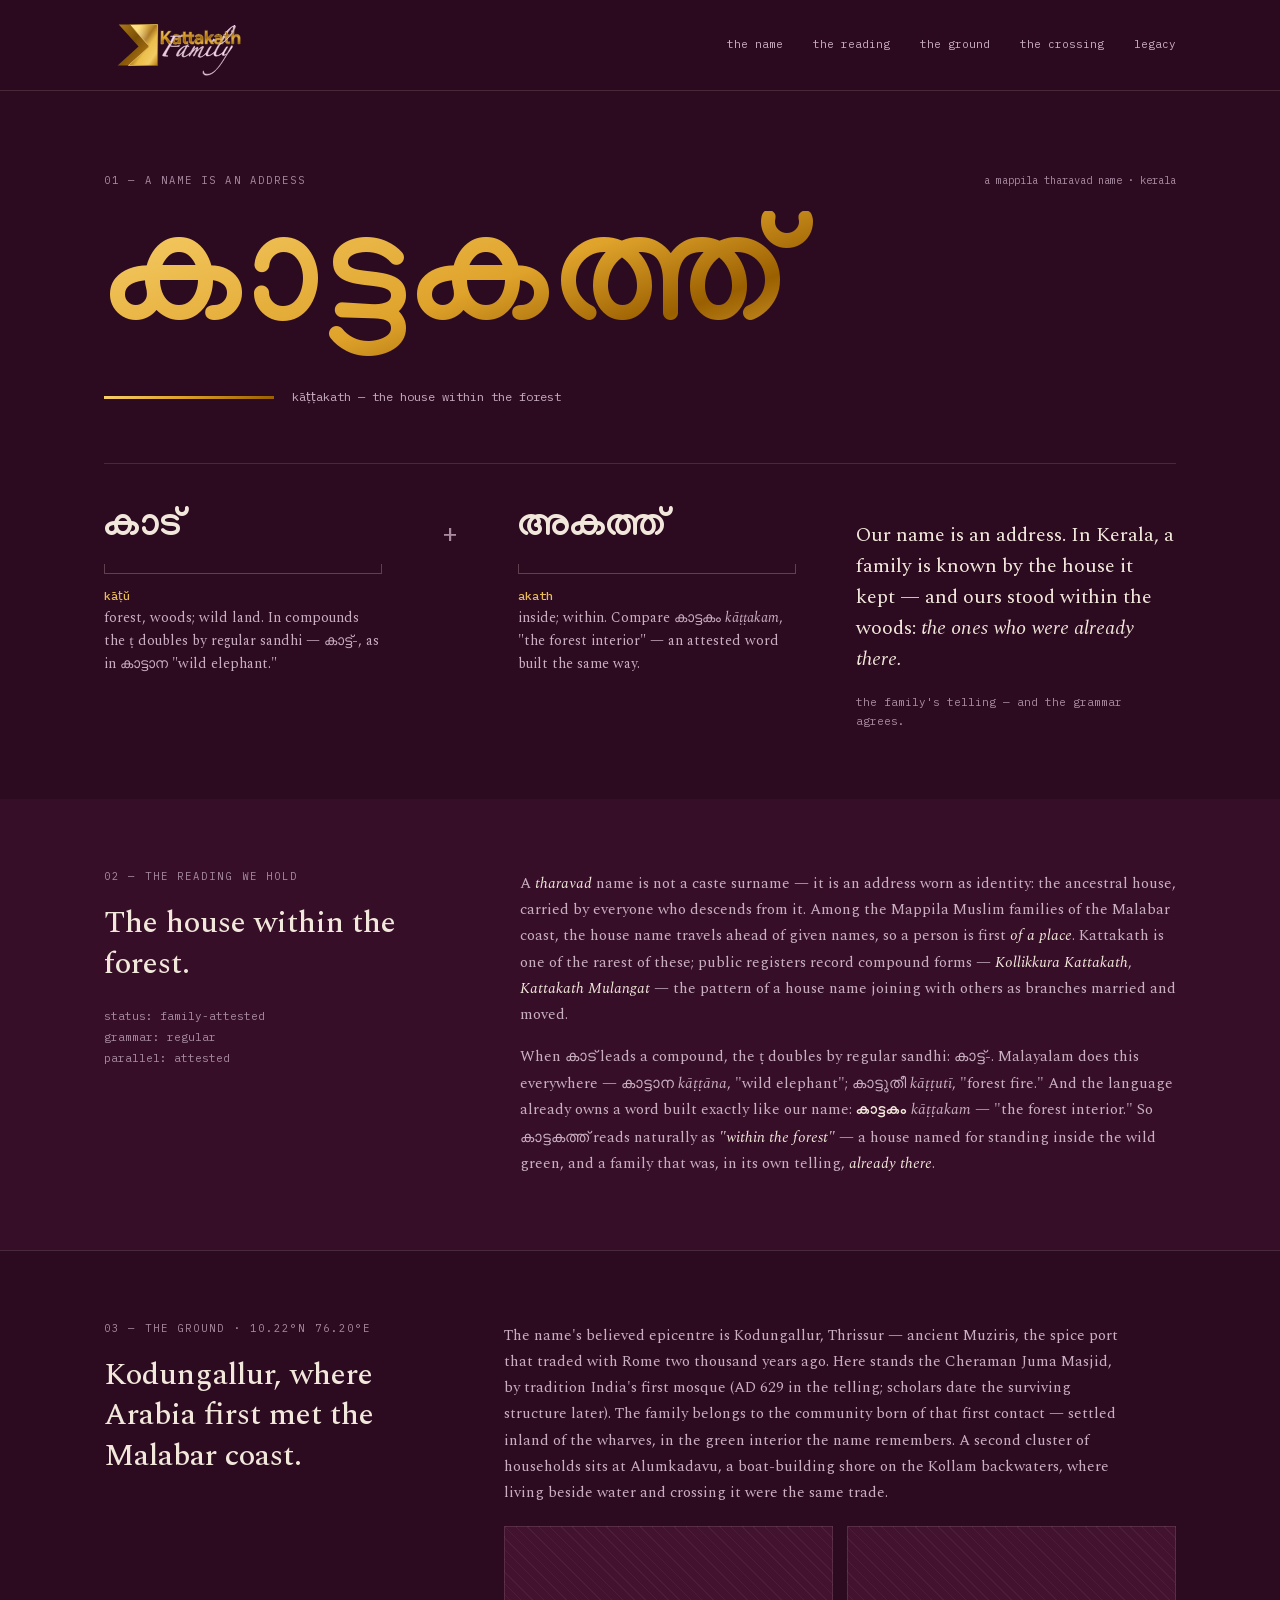
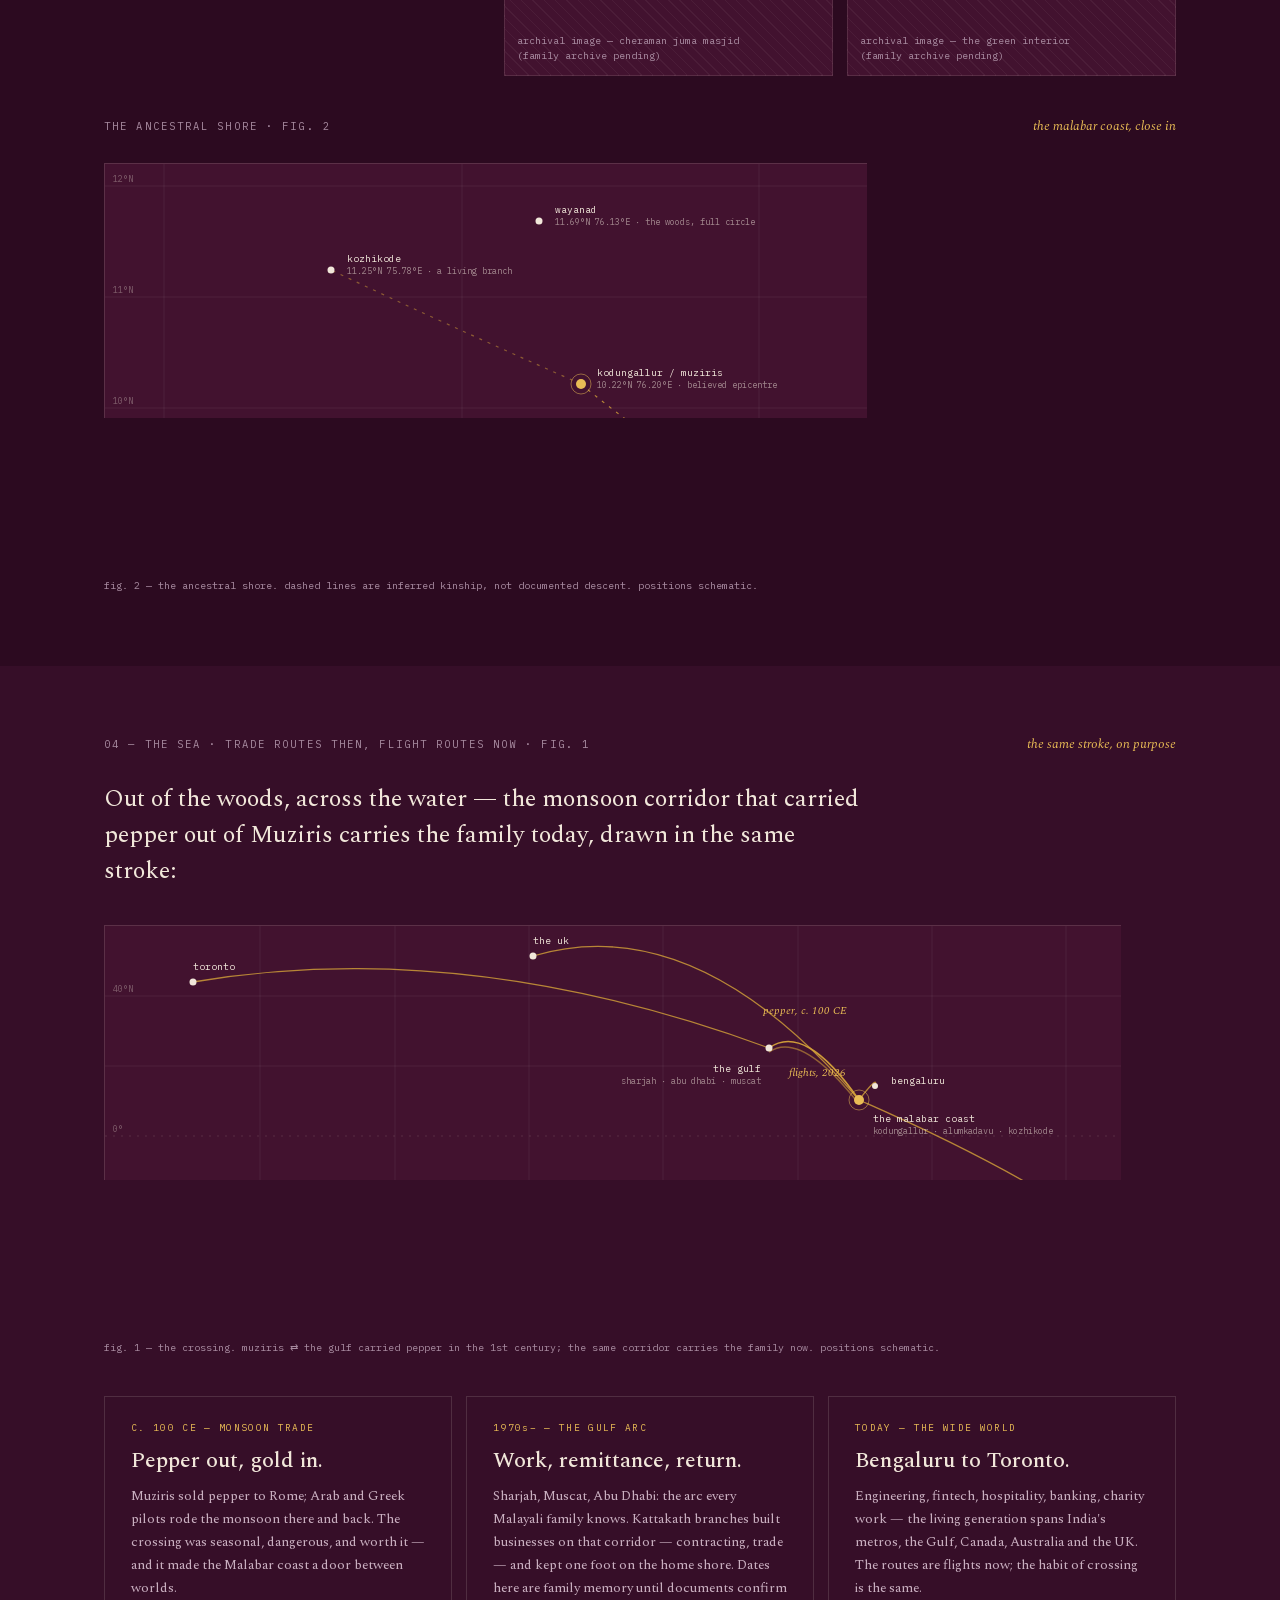
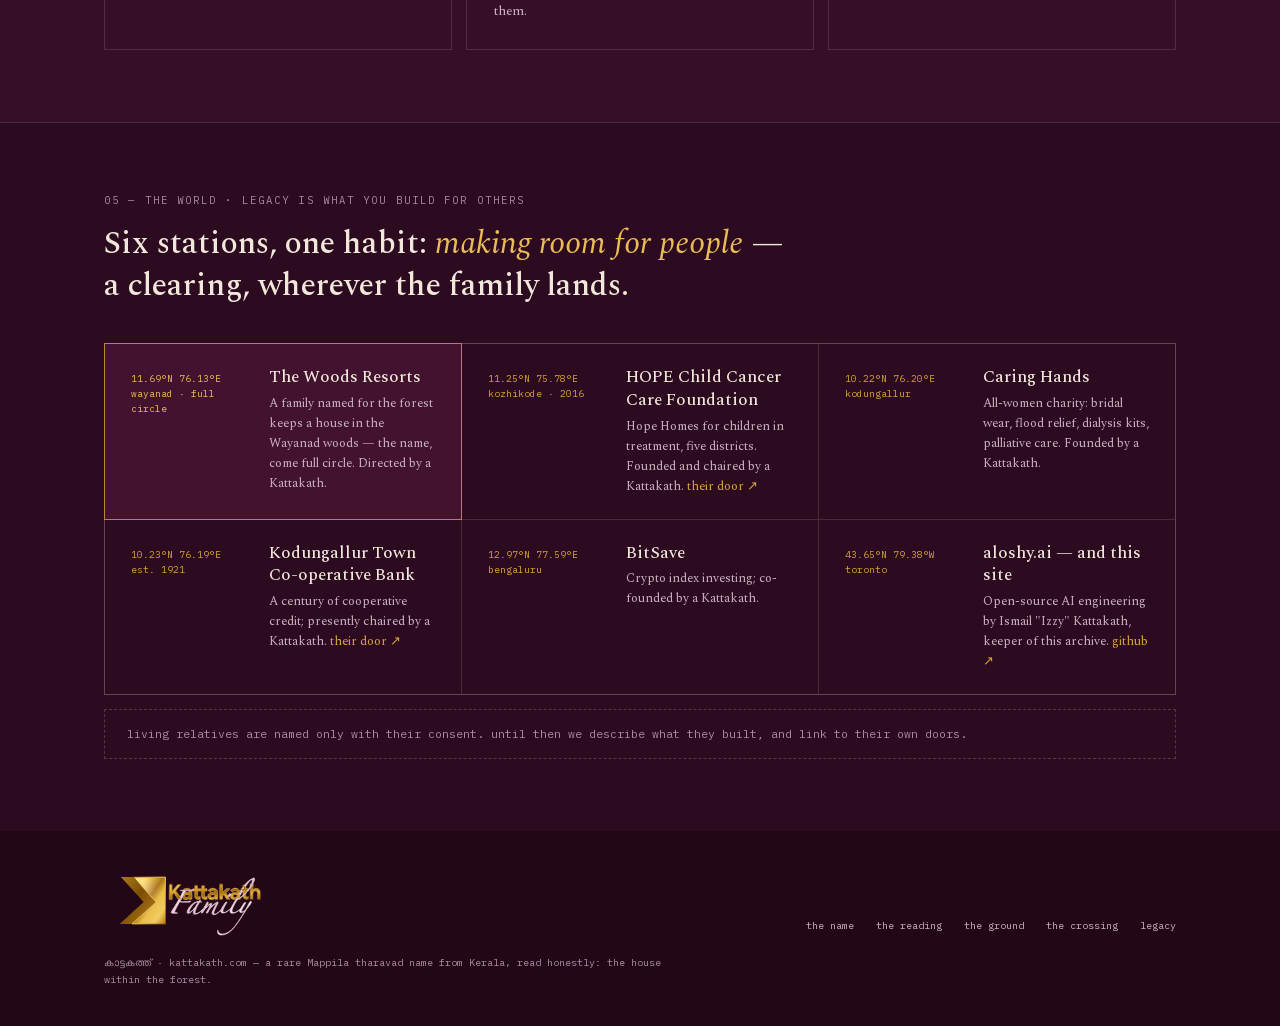
==== commit 9a0aa476: "og:title / twitter:title -> Kattakath Family" ====
--- a/index.html
+++ b/index.html
@@ -1 +1 @@
-<!DOCTYPE html><html lang="en"><head><meta charSet="utf-8"/><meta name="viewport" content="width=device-width, initial-scale=1"/><title>Kattakath · കാട്ടകത്ത് — the house within the forest</title><meta name="description" content="A rare Mappila tharavad name from Kerala, read honestly: the word taken apart, the ground it stood on, the crossing it made, what it built, and how this site knows what it claims."/><meta property="og:title" content="Kattakath — കാട്ടകത്ത്"/><meta property="og:description" content="A rare Mappila tharavad name from the Kerala coast — the house within the forest. Its story, its people, and an open door for everyone who carries it."/><meta property="og:image" content="https://kattakath.com/assets/og-card.png"/><meta name="twitter:card" content="summary_large_image"/><meta name="twitter:title" content="Kattakath — കാട്ടകത്ത്"/><meta name="twitter:description" content="A rare Mappila tharavad name from the Kerala coast — the house within the forest. Its story, its people, and an open door for everyone who carries it."/><meta name="twitter:image" content="https://kattakath.com/assets/og-card.png"/><link rel="icon" type="image/png" href="/favicon-96x96.png" sizes="96x96"/><link rel="icon" type="image/svg+xml" href="/favicon.svg"/><link rel="shortcut icon" href="/favicon.ico"/><link rel="apple-touch-icon" sizes="180x180" href="/apple-touch-icon.png"/><link rel="manifest" href="/site.webmanifest"/><style>@font-face{font-family:'IBM Plex Mono';font-style:normal;font-weight:400;font-display:swap;src:url([data-uri]) format('woff2');unicode-range:U+0100-02BA,U+02BD-02C5,U+02C7-02CC,U+02CE-02D7,U+02DD-02FF,U+0304,U+0308,U+0329,U+1D00-1DBF,U+1E00-1E9F,U+1EF2-1EFF,U+2020,U+20A0-20AB,U+20AD-20C0,U+2113,U+2C60-2C7F,U+A720-A7FF}@font-face{font-family:'IBM Plex Mono';font-style:normal;font-weight:400;font-display:swap;src:url([data-uri]) format('woff2');unicode-range:U+0000-00FF,U+0131,U+0152-0153,U+02BB-02BC,U+02C6,U+02DA,U+02DC,U+0304,U+0308,U+0329,U+2000-206F,U+20AC,U+2122,U+2191,U+2193,U+2212,U+2215,U+FEFF,U+FFFD}@font-face{font-family:'IBM Plex Mono';font-style:normal;font-weight:500;font-display:swap;src:url([data-uri]) format('woff2');unicode-range:U+0100-02BA,U+02BD-02C5,U+02C7-02CC,U+02CE-02D7,U+02DD-02FF,U+0304,U+0308,U+0329,U+1D00-1DBF,U+1E00-1E9F,U+1EF2-1EFF,U+2020,U+20A0-20AB,U+20AD-20C0,U+2113,U+2C60-2C7F,U+A720-A7FF}@font-face{font-family:'IBM Plex Mono';font-style:normal;font-weight:500;font-display:swap;src:url([data-uri]) format('woff2');unicode-range:U+0000-00FF,U+0131,U+0152-0153,U+02BB-02BC,U+02C6,U+02DA,U+02DC,U+0304,U+0308,U+0329,U+2000-206F,U+20AC,U+2122,U+2191,U+2193,U+2212,U+2215,U+FEFF,U+FFFD}@font-face{font-family:'Manjari';font-style:normal;font-weight:700;font-display:swap;src:url([data-uri]) format('woff2');unicode-range:U+0307,U+0323,U+0951-0952,U+0964-0965,U+0D00-0D7F,U+1CDA,U+1CF2,U+200C-200D,U+20B9,U+25CC,U+A830-A832}@font-face{font-family:'Manjari';font-style:normal;font-weight:700;font-display:swap;src:url([data-uri]) format('woff2');unicode-range:U+0100-02BA,U+02BD-02C5,U+02C7-02CC,U+02CE-02D7,U+02DD-02FF,U+0304,U+0308,U+0329,U+1D00-1DBF,U+1E00-1E9F,U+1EF2-1EFF,U+2020,U+20A0-20AB,U+20AD-20C0,U+2113,U+2C60-2C7F,U+A720-A7FF}@font-face{font-family:'Manjari';font-style:normal;font-weight:700;font-display:swap;src:url([data-uri]) format('woff2');unicode-range:U+0000-00FF,U+0131,U+0152-0153,U+02BB-02BC,U+02C6,U+02DA,U+02DC,U+0304,U+0308,U+0329,U+2000-206F,U+20AC,U+2122,U+2191,U+2193,U+2212,U+2215,U+FEFF,U+FFFD}@font-face{font-family:'Spectral';font-style:italic;font-weight:400;font-display:swap;src:url([data-uri]) format('woff2');unicode-range:U+0100-02BA,U+02BD-02C5,U+02C7-02CC,U+02CE-02D7,U+02DD-02FF,U+0304,U+0308,U+0329,U+1D00-1DBF,U+1E00-1E9F,U+1EF2-1EFF,U+2020,U+20A0-20AB,U+20AD-20C0,U+2113,U+2C60-2C7F,U+A720-A7FF}@font-face{font-family:'Spectral';font-style:italic;font-weight:400;font-display:swap;src:url([data-uri]) format('woff2');unicode-range:U+0000-00FF,U+0131,U+0152-0153,U+02BB-02BC,U+02C6,U+02DA,U+02DC,U+0304,U+0308,U+0329,U+2000-206F,U+20AC,U+2122,U+2191,U+2193,U+2212,U+2215,U+FEFF,U+FFFD}@font-face{font-family:'Spectral';font-style:normal;font-weight:400;font-display:swap;src:url([data-uri]) format('woff2');unicode-range:U+0100-02BA,U+02BD-02C5,U+02C7-02CC,U+02CE-02D7,U+02DD-02FF,U+0304,U+0308,U+0329,U+1D00-1DBF,U+1E00-1E9F,U+1EF2-1EFF,U+2020,U+20A0-20AB,U+20AD-20C0,U+2113,U+2C60-2C7F,U+A720-A7FF}@font-face{font-family:'Spectral';font-style:normal;font-weight:400;font-display:swap;src:url([data-uri]) format('woff2');unicode-range:U+0000-00FF,U+0131,U+0152-0153,U+02BB-02BC,U+02C6,U+02DA,U+02DC,U+0304,U+0308,U+0329,U+2000-206F,U+20AC,U+2122,U+2191,U+2193,U+2212,U+2215,U+FEFF,U+FFFD}@font-face{font-family:'Spectral';font-style:normal;font-weight:500;font-display:swap;src:url([data-uri]) format('woff2');unicode-range:U+0100-02BA,U+02BD-02C5,U+02C7-02CC,U+02CE-02D7,U+02DD-02FF,U+0304,U+0308,U+0329,U+1D00-1DBF,U+1E00-1E9F,U+1EF2-1EFF,U+2020,U+20A0-20AB,U+20AD-20C0,U+2113,U+2C60-2C7F,U+A720-A7FF}@font-face{font-family:'Spectral';font-style:normal;font-weight:500;font-display:swap;src:url([data-uri]) format('woff2');unicode-range:U+0000-00FF,U+0131,U+0152-0153,U+02BB-02BC,U+02C6,U+02DA,U+02DC,U+0304,U+0308,U+0329,U+2000-206F,U+20AC,U+2122,U+2191,U+2193,U+2212,U+2215,U+FEFF,U+FFFD}:root{--ground:#2c0a20;--band:#360e28;--panel:#42122f;--footer:#240717;--ivory:#f1e7da;--body:#c9afc0;--muted:#a88ba0;--hairline:hsla(34,45%,90%,.14);--hairline-faint:hsla(34,45%,90%,.07);--hairline-dash:hsla(34,45%,90%,.25);--gold:#d5a339;--gold-bright:#e9bc55;--gold-flat:#b8892a;--grad-hero:linear-gradient(160deg,#f7cf6a,#dfa32b 38%,#9a5f00 55%,#e6b03f 72%,#a87a1e);--grad-gold:linear-gradient(135deg,#f7cf6a,#dfa32b 45%,#9a5f00);--font-serif:"Spectral",serif;--font-mono:"IBM Plex Mono",monospace;--font-ml:"Manjari",sans-serif;--pad-x:clamp(20px,5vw,64px);--pad-section:clamp(36px,6vw,72px)}*{box-sizing:border-box}body,html{margin:0}html{scroll-behavior:smooth}.chapter{scroll-margin-top:88px}body{background:var(--ground);color:var(--ivory);font-family:var(--font-serif);-webkit-font-smoothing:antialiased}a{color:var(--gold)}a:hover{color:var(--gold-bright)}.wrap{max-width:1200px;margin:0 auto;padding-left:var(--pad-x);padding-right:var(--pad-x)}.section{padding-top:var(--pad-section);padding-bottom:var(--pad-section)}.hairline-top{border-top:1px solid var(--hairline)}.band{background:var(--band)}.eyebrow{font:400 10.5px/1 var(--font-mono);letter-spacing:.2em;color:var(--muted);text-transform:uppercase}.mono{font-family:var(--font-mono)}.caption{font:400 10px/1.7 var(--font-mono);color:var(--muted)}.nav{position:-webkit-sticky;position:sticky;top:0;z-index:30;background:rgba(44,10,32,.9);backdrop-filter:blur(9px);-webkit-backdrop-filter:blur(9px);border-bottom:1px solid var(--hairline)}.nav-inner{gap:14px;justify-content:space-between;align-items:center;padding-top:14px;padding-bottom:14px}.nav-inner,.nav-links{display:flex;flex-wrap:wrap}.nav-links{gap:16px 30px;font:400 11px/1 var(--font-mono)}.nav-links a{color:var(--body);text-decoration:none}.nav-links a:hover{color:var(--ivory)}.nav-links a.active{color:var(--ivory);border-bottom:1px solid var(--gold);padding-bottom:3px}.footer{background:var(--footer)}.footer-inner{padding-top:34px;padding-bottom:38px;display:flex;flex-wrap:wrap;gap:40px;justify-content:space-between;align-items:center}.footer-links{display:flex;flex-wrap:wrap;gap:16px 22px;font:400 10px/1 var(--font-mono);flex:none}.footer-links a{color:var(--body);text-decoration:none}.footer-links a:hover{color:var(--ivory)}.cta-box{border:1px solid var(--gold-flat);background:rgba(184,137,42,.06);padding:44px 48px;display:flex;flex-wrap:wrap;gap:32px;justify-content:space-between;align-items:center}.btn-gold{display:inline-block;background:var(--grad-gold);color:var(--ground);font:600 13px/1 var(--font-mono);padding:16px 26px;text-decoration:none}.btn-gold:hover{color:var(--ground);filter:brightness(1.06)}.placeholder{flex:1 1;height:150px;border:1px solid hsla(34,45%,90%,.12);display:flex;align-items:flex-end;padding:12px;background:repeating-linear-gradient(45deg,hsla(34,45%,90%,.05) 0 1px,transparent 1px 8px),var(--panel)}.placeholder span{font:400 10px/1.5 var(--font-mono);color:var(--muted)}.dashed-note{border:1px dashed hsla(34,45%,90%,.2);padding:14px 22px;font:400 11.5px/1.7 var(--font-mono);color:var(--muted)}.station-grid{display:grid;grid-template-columns:repeat(auto-fit,minmax(340px,1fr));grid-gap:1px;gap:1px;background:var(--hairline);border:1px solid var(--hairline)}.station{background:var(--ground);padding:22px 26px;display:flex;gap:18px;align-items:baseline}.station.highlight{background:var(--panel);border:1px solid var(--gold-flat);margin:-1px;position:relative;z-index:1}.station .coord{font:400 9.5px/1.6 var(--font-mono);color:var(--gold);width:120px;flex:none}.station.highlight .coord{color:var(--gold-bright)}.station h3{font:500 17px/1.35 var(--font-serif);color:var(--ivory);margin:0}.station p{font:400 12.5px/1.6 var(--font-serif);color:var(--body);margin:5px 0 0}.station a{text-decoration:none}@keyframes kSettle{0%{opacity:0;transform:translateY(18px)}to{opacity:1;transform:none}}@keyframes kDraw{0%{transform:scaleX(0)}to{transform:scaleX(1)}}.anim-settle{animation:kSettle .9s cubic-bezier(.22,.61,.36,1) both}.anim-rule{transform-origin:left;animation:kDraw .7s cubic-bezier(.22,.61,.36,1) .45s both}.anim-tag{animation:kSettle .7s cubic-bezier(.22,.61,.36,1) .55s both}.anim-dissect{animation:kSettle .8s cubic-bezier(.22,.61,.36,1) .7s both}@media (prefers-reduced-motion:reduce){*{animation:none!important}html{scroll-behavior:auto}}.chart-frame{border:1px solid var(--hairline);background:var(--panel);position:relative}.chart-frame svg{display:block;width:100%;height:auto}.chart-legend{position:absolute;left:44px;bottom:12px;background:var(--ground);border:1px solid var(--hairline);padding:10px 14px}.chart-legend .line{font:400 9px/1.9 var(--font-mono);color:var(--body)}.legend-swatch{display:inline-block;width:26px;height:0;border-top:1.6px solid var(--gold);vertical-align:middle;margin-right:8px}.ledger-row{display:flex;flex-wrap:wrap;gap:8px 24px;justify-content:space-between;align-items:baseline;padding:17px 0;border-top:1px solid var(--hairline)}.field label{display:block;font:400 10.5px/1 var(--font-mono);letter-spacing:.14em;color:var(--muted);text-transform:uppercase;margin-bottom:9px}.field input,.field textarea{width:100%;background:var(--panel);border:1px solid var(--hairline);color:var(--ivory);font:400 14px/1.6 var(--font-serif);padding:12px 14px}.field input::placeholder,.field textarea::placeholder{color:#8f7386}.field input:focus,.field textarea:focus{outline:none;border-color:var(--gold-flat)}</style></head><body><nav class="nav"><div class="wrap nav-inner"><a href="#name" style="display:flex;align-items:center"><img src="[data-uri]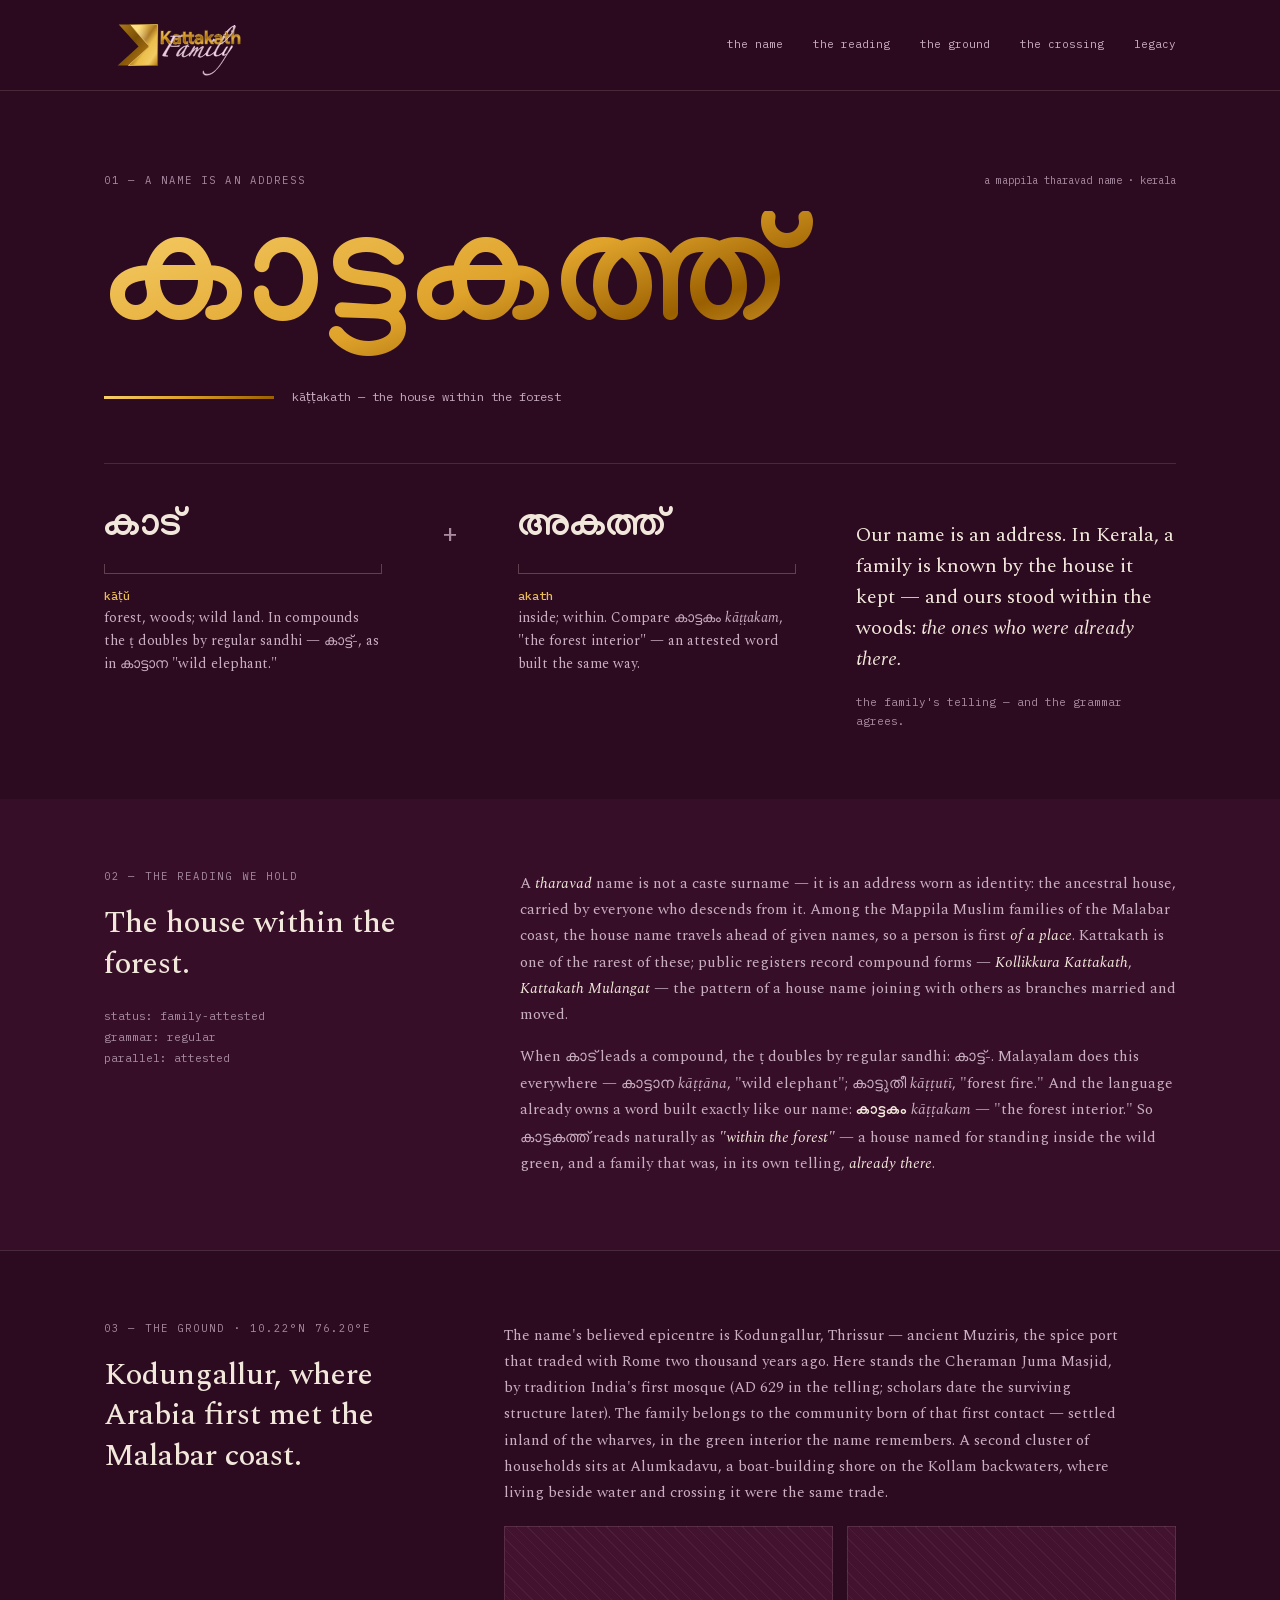
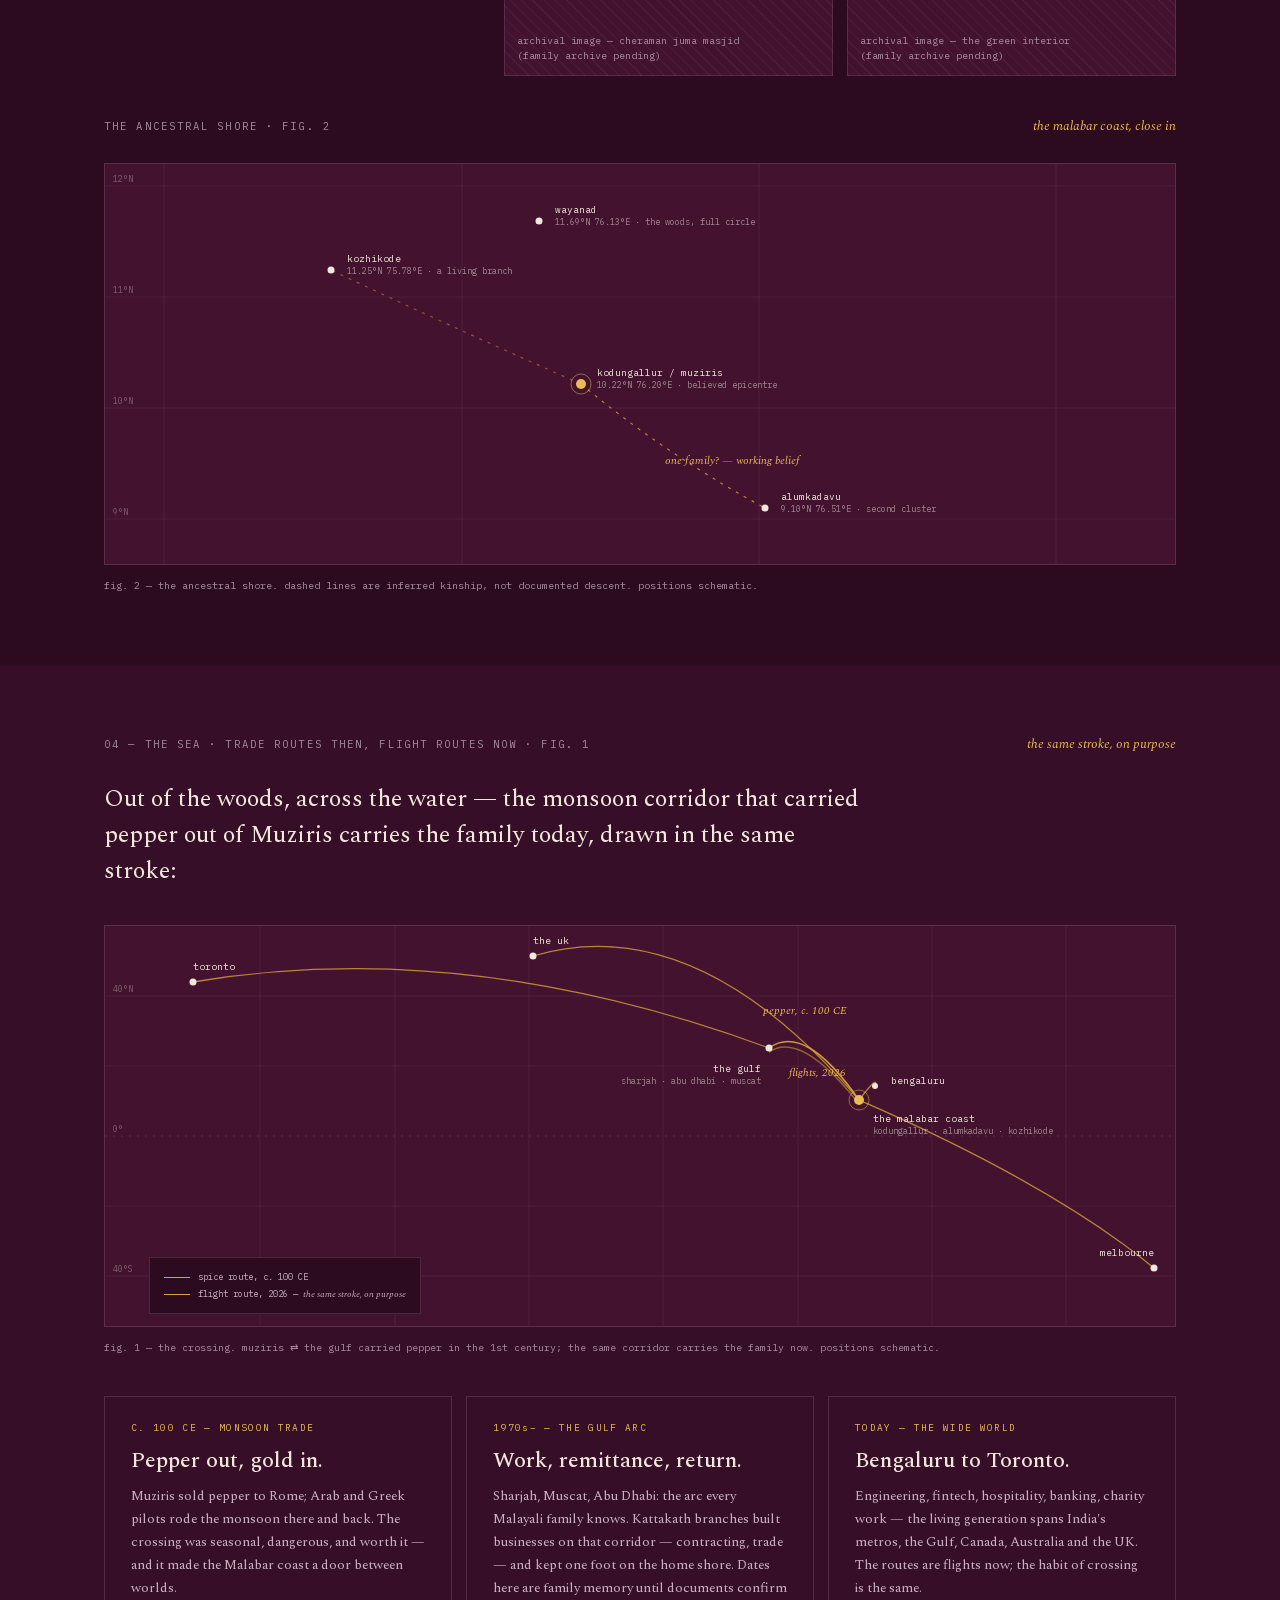
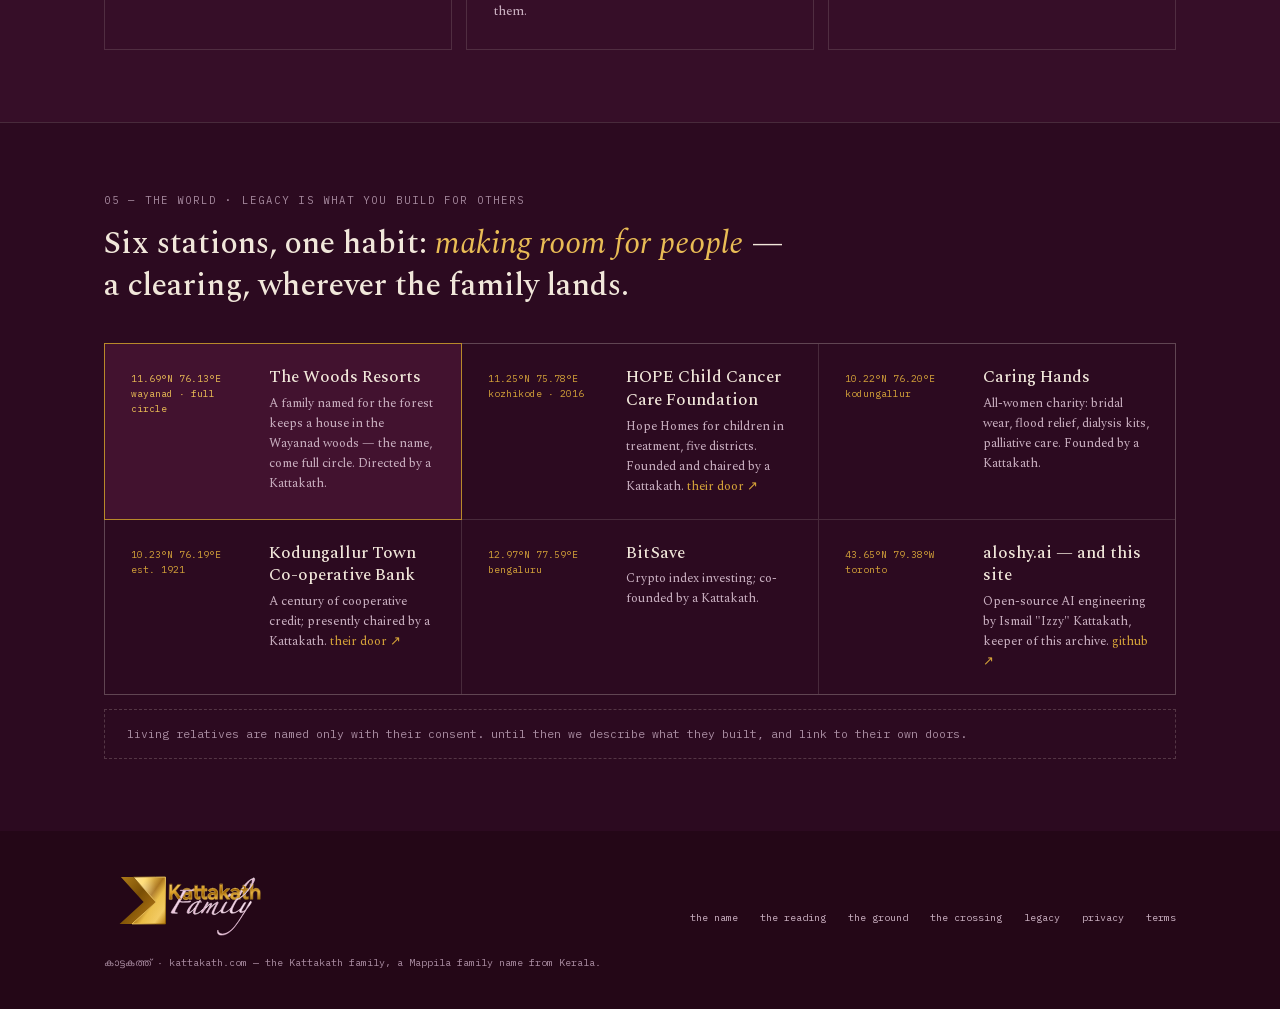
==== commit f1b9103e: "Privacy policy and terms of service; search title and description name the family - /privacy-policy " ====
--- a/index.html
+++ b/index.html
@@ -1 +1 @@
-<!DOCTYPE html><html lang="en"><head><meta charSet="utf-8"/><meta name="viewport" content="width=device-width, initial-scale=1"/><title>Kattakath · കാട്ടകത്ത് — the house within the forest</title><meta name="description" content="A rare Mappila tharavad name from Kerala, read honestly: the word taken apart, the ground it stood on, the crossing it made, what it built, and how this site knows what it claims."/><meta property="og:title" content="Kattakath Family"/><meta property="og:description" content="A rare Mappila tharavad name from the Kerala coast — the house within the forest. Its story, its people, and an open door for everyone who carries it."/><meta property="og:image" content="https://kattakath.com/assets/og-card.png"/><meta name="twitter:card" content="summary_large_image"/><meta name="twitter:title" content="Kattakath Family"/><meta name="twitter:description" content="A rare Mappila tharavad name from the Kerala coast — the house within the forest. Its story, its people, and an open door for everyone who carries it."/><meta name="twitter:image" content="https://kattakath.com/assets/og-card.png"/><link rel="icon" type="image/png" href="/favicon-96x96.png" sizes="96x96"/><link rel="icon" type="image/svg+xml" href="/favicon.svg"/><link rel="shortcut icon" href="/favicon.ico"/><link rel="apple-touch-icon" sizes="180x180" href="/apple-touch-icon.png"/><link rel="manifest" href="/site.webmanifest"/><style>@font-face{font-family:'IBM Plex Mono';font-style:normal;font-weight:400;font-display:swap;src:url([data-uri]) format('woff2');unicode-range:U+0100-02BA,U+02BD-02C5,U+02C7-02CC,U+02CE-02D7,U+02DD-02FF,U+0304,U+0308,U+0329,U+1D00-1DBF,U+1E00-1E9F,U+1EF2-1EFF,U+2020,U+20A0-20AB,U+20AD-20C0,U+2113,U+2C60-2C7F,U+A720-A7FF}@font-face{font-family:'IBM Plex Mono';font-style:normal;font-weight:400;font-display:swap;src:url([data-uri]) format('woff2');unicode-range:U+0000-00FF,U+0131,U+0152-0153,U+02BB-02BC,U+02C6,U+02DA,U+02DC,U+0304,U+0308,U+0329,U+2000-206F,U+20AC,U+2122,U+2191,U+2193,U+2212,U+2215,U+FEFF,U+FFFD}@font-face{font-family:'IBM Plex Mono';font-style:normal;font-weight:500;font-display:swap;src:url([data-uri]) format('woff2');unicode-range:U+0100-02BA,U+02BD-02C5,U+02C7-02CC,U+02CE-02D7,U+02DD-02FF,U+0304,U+0308,U+0329,U+1D00-1DBF,U+1E00-1E9F,U+1EF2-1EFF,U+2020,U+20A0-20AB,U+20AD-20C0,U+2113,U+2C60-2C7F,U+A720-A7FF}@font-face{font-family:'IBM Plex Mono';font-style:normal;font-weight:500;font-display:swap;src:url([data-uri]) format('woff2');unicode-range:U+0000-00FF,U+0131,U+0152-0153,U+02BB-02BC,U+02C6,U+02DA,U+02DC,U+0304,U+0308,U+0329,U+2000-206F,U+20AC,U+2122,U+2191,U+2193,U+2212,U+2215,U+FEFF,U+FFFD}@font-face{font-family:'Manjari';font-style:normal;font-weight:700;font-display:swap;src:url([data-uri]) format('woff2');unicode-range:U+0307,U+0323,U+0951-0952,U+0964-0965,U+0D00-0D7F,U+1CDA,U+1CF2,U+200C-200D,U+20B9,U+25CC,U+A830-A832}@font-face{font-family:'Manjari';font-style:normal;font-weight:700;font-display:swap;src:url([data-uri]) format('woff2');unicode-range:U+0100-02BA,U+02BD-02C5,U+02C7-02CC,U+02CE-02D7,U+02DD-02FF,U+0304,U+0308,U+0329,U+1D00-1DBF,U+1E00-1E9F,U+1EF2-1EFF,U+2020,U+20A0-20AB,U+20AD-20C0,U+2113,U+2C60-2C7F,U+A720-A7FF}@font-face{font-family:'Manjari';font-style:normal;font-weight:700;font-display:swap;src:url([data-uri]) format('woff2');unicode-range:U+0000-00FF,U+0131,U+0152-0153,U+02BB-02BC,U+02C6,U+02DA,U+02DC,U+0304,U+0308,U+0329,U+2000-206F,U+20AC,U+2122,U+2191,U+2193,U+2212,U+2215,U+FEFF,U+FFFD}@font-face{font-family:'Spectral';font-style:italic;font-weight:400;font-display:swap;src:url([data-uri]) format('woff2');unicode-range:U+0100-02BA,U+02BD-02C5,U+02C7-02CC,U+02CE-02D7,U+02DD-02FF,U+0304,U+0308,U+0329,U+1D00-1DBF,U+1E00-1E9F,U+1EF2-1EFF,U+2020,U+20A0-20AB,U+20AD-20C0,U+2113,U+2C60-2C7F,U+A720-A7FF}@font-face{font-family:'Spectral';font-style:italic;font-weight:400;font-display:swap;src:url([data-uri]) format('woff2');unicode-range:U+0000-00FF,U+0131,U+0152-0153,U+02BB-02BC,U+02C6,U+02DA,U+02DC,U+0304,U+0308,U+0329,U+2000-206F,U+20AC,U+2122,U+2191,U+2193,U+2212,U+2215,U+FEFF,U+FFFD}@font-face{font-family:'Spectral';font-style:normal;font-weight:400;font-display:swap;src:url([data-uri]) format('woff2');unicode-range:U+0100-02BA,U+02BD-02C5,U+02C7-02CC,U+02CE-02D7,U+02DD-02FF,U+0304,U+0308,U+0329,U+1D00-1DBF,U+1E00-1E9F,U+1EF2-1EFF,U+2020,U+20A0-20AB,U+20AD-20C0,U+2113,U+2C60-2C7F,U+A720-A7FF}@font-face{font-family:'Spectral';font-style:normal;font-weight:400;font-display:swap;src:url([data-uri]) format('woff2');unicode-range:U+0000-00FF,U+0131,U+0152-0153,U+02BB-02BC,U+02C6,U+02DA,U+02DC,U+0304,U+0308,U+0329,U+2000-206F,U+20AC,U+2122,U+2191,U+2193,U+2212,U+2215,U+FEFF,U+FFFD}@font-face{font-family:'Spectral';font-style:normal;font-weight:500;font-display:swap;src:url([data-uri]) format('woff2');unicode-range:U+0100-02BA,U+02BD-02C5,U+02C7-02CC,U+02CE-02D7,U+02DD-02FF,U+0304,U+0308,U+0329,U+1D00-1DBF,U+1E00-1E9F,U+1EF2-1EFF,U+2020,U+20A0-20AB,U+20AD-20C0,U+2113,U+2C60-2C7F,U+A720-A7FF}@font-face{font-family:'Spectral';font-style:normal;font-weight:500;font-display:swap;src:url([data-uri]) format('woff2');unicode-range:U+0000-00FF,U+0131,U+0152-0153,U+02BB-02BC,U+02C6,U+02DA,U+02DC,U+0304,U+0308,U+0329,U+2000-206F,U+20AC,U+2122,U+2191,U+2193,U+2212,U+2215,U+FEFF,U+FFFD}:root{--ground:#2c0a20;--band:#360e28;--panel:#42122f;--footer:#240717;--ivory:#f1e7da;--body:#c9afc0;--muted:#a88ba0;--hairline:hsla(34,45%,90%,.14);--hairline-faint:hsla(34,45%,90%,.07);--hairline-dash:hsla(34,45%,90%,.25);--gold:#d5a339;--gold-bright:#e9bc55;--gold-flat:#b8892a;--grad-hero:linear-gradient(160deg,#f7cf6a,#dfa32b 38%,#9a5f00 55%,#e6b03f 72%,#a87a1e);--grad-gold:linear-gradient(135deg,#f7cf6a,#dfa32b 45%,#9a5f00);--font-serif:"Spectral",serif;--font-mono:"IBM Plex Mono",monospace;--font-ml:"Manjari",sans-serif;--pad-x:clamp(20px,5vw,64px);--pad-section:clamp(36px,6vw,72px)}*{box-sizing:border-box}body,html{margin:0}html{scroll-behavior:smooth}.chapter{scroll-margin-top:88px}body{background:var(--ground);color:var(--ivory);font-family:var(--font-serif);-webkit-font-smoothing:antialiased}a{color:var(--gold)}a:hover{color:var(--gold-bright)}.wrap{max-width:1200px;margin:0 auto;padding-left:var(--pad-x);padding-right:var(--pad-x)}.section{padding-top:var(--pad-section);padding-bottom:var(--pad-section)}.hairline-top{border-top:1px solid var(--hairline)}.band{background:var(--band)}.eyebrow{font:400 10.5px/1 var(--font-mono);letter-spacing:.2em;color:var(--muted);text-transform:uppercase}.mono{font-family:var(--font-mono)}.caption{font:400 10px/1.7 var(--font-mono);color:var(--muted)}.nav{position:-webkit-sticky;position:sticky;top:0;z-index:30;background:rgba(44,10,32,.9);backdrop-filter:blur(9px);-webkit-backdrop-filter:blur(9px);border-bottom:1px solid var(--hairline)}.nav-inner{gap:14px;justify-content:space-between;align-items:center;padding-top:14px;padding-bottom:14px}.nav-inner,.nav-links{display:flex;flex-wrap:wrap}.nav-links{gap:16px 30px;font:400 11px/1 var(--font-mono)}.nav-links a{color:var(--body);text-decoration:none}.nav-links a:hover{color:var(--ivory)}.nav-links a.active{color:var(--ivory);border-bottom:1px solid var(--gold);padding-bottom:3px}.footer{background:var(--footer)}.footer-inner{padding-top:34px;padding-bottom:38px;display:flex;flex-wrap:wrap;gap:40px;justify-content:space-between;align-items:center}.footer-links{display:flex;flex-wrap:wrap;gap:16px 22px;font:400 10px/1 var(--font-mono);flex:none}.footer-links a{color:var(--body);text-decoration:none}.footer-links a:hover{color:var(--ivory)}.cta-box{border:1px solid var(--gold-flat);background:rgba(184,137,42,.06);padding:44px 48px;display:flex;flex-wrap:wrap;gap:32px;justify-content:space-between;align-items:center}.btn-gold{display:inline-block;background:var(--grad-gold);color:var(--ground);font:600 13px/1 var(--font-mono);padding:16px 26px;text-decoration:none}.btn-gold:hover{color:var(--ground);filter:brightness(1.06)}.placeholder{flex:1 1;height:150px;border:1px solid hsla(34,45%,90%,.12);display:flex;align-items:flex-end;padding:12px;background:repeating-linear-gradient(45deg,hsla(34,45%,90%,.05) 0 1px,transparent 1px 8px),var(--panel)}.placeholder span{font:400 10px/1.5 var(--font-mono);color:var(--muted)}.dashed-note{border:1px dashed hsla(34,45%,90%,.2);padding:14px 22px;font:400 11.5px/1.7 var(--font-mono);color:var(--muted)}.station-grid{display:grid;grid-template-columns:repeat(auto-fit,minmax(340px,1fr));grid-gap:1px;gap:1px;background:var(--hairline);border:1px solid var(--hairline)}.station{background:var(--ground);padding:22px 26px;display:flex;gap:18px;align-items:baseline}.station.highlight{background:var(--panel);border:1px solid var(--gold-flat);margin:-1px;position:relative;z-index:1}.station .coord{font:400 9.5px/1.6 var(--font-mono);color:var(--gold);width:120px;flex:none}.station.highlight .coord{color:var(--gold-bright)}.station h3{font:500 17px/1.35 var(--font-serif);color:var(--ivory);margin:0}.station p{font:400 12.5px/1.6 var(--font-serif);color:var(--body);margin:5px 0 0}.station a{text-decoration:none}@keyframes kSettle{0%{opacity:0;transform:translateY(18px)}to{opacity:1;transform:none}}@keyframes kDraw{0%{transform:scaleX(0)}to{transform:scaleX(1)}}.anim-settle{animation:kSettle .9s cubic-bezier(.22,.61,.36,1) both}.anim-rule{transform-origin:left;animation:kDraw .7s cubic-bezier(.22,.61,.36,1) .45s both}.anim-tag{animation:kSettle .7s cubic-bezier(.22,.61,.36,1) .55s both}.anim-dissect{animation:kSettle .8s cubic-bezier(.22,.61,.36,1) .7s both}@media (prefers-reduced-motion:reduce){*{animation:none!important}html{scroll-behavior:auto}}.chart-frame{border:1px solid var(--hairline);background:var(--panel);position:relative}.chart-frame svg{display:block;width:100%;height:auto}.chart-legend{position:absolute;left:44px;bottom:12px;background:var(--ground);border:1px solid var(--hairline);padding:10px 14px}.chart-legend .line{font:400 9px/1.9 var(--font-mono);color:var(--body)}.legend-swatch{display:inline-block;width:26px;height:0;border-top:1.6px solid var(--gold);vertical-align:middle;margin-right:8px}.ledger-row{display:flex;flex-wrap:wrap;gap:8px 24px;justify-content:space-between;align-items:baseline;padding:17px 0;border-top:1px solid var(--hairline)}.field label{display:block;font:400 10.5px/1 var(--font-mono);letter-spacing:.14em;color:var(--muted);text-transform:uppercase;margin-bottom:9px}.field input,.field textarea{width:100%;background:var(--panel);border:1px solid var(--hairline);color:var(--ivory);font:400 14px/1.6 var(--font-serif);padding:12px 14px}.field input::placeholder,.field textarea::placeholder{color:#8f7386}.field input:focus,.field textarea:focus{outline:none;border-color:var(--gold-flat)}</style></head><body><nav class="nav"><div class="wrap nav-inner"><a href="#name" style="display:flex;align-items:center"><img src="[data-uri]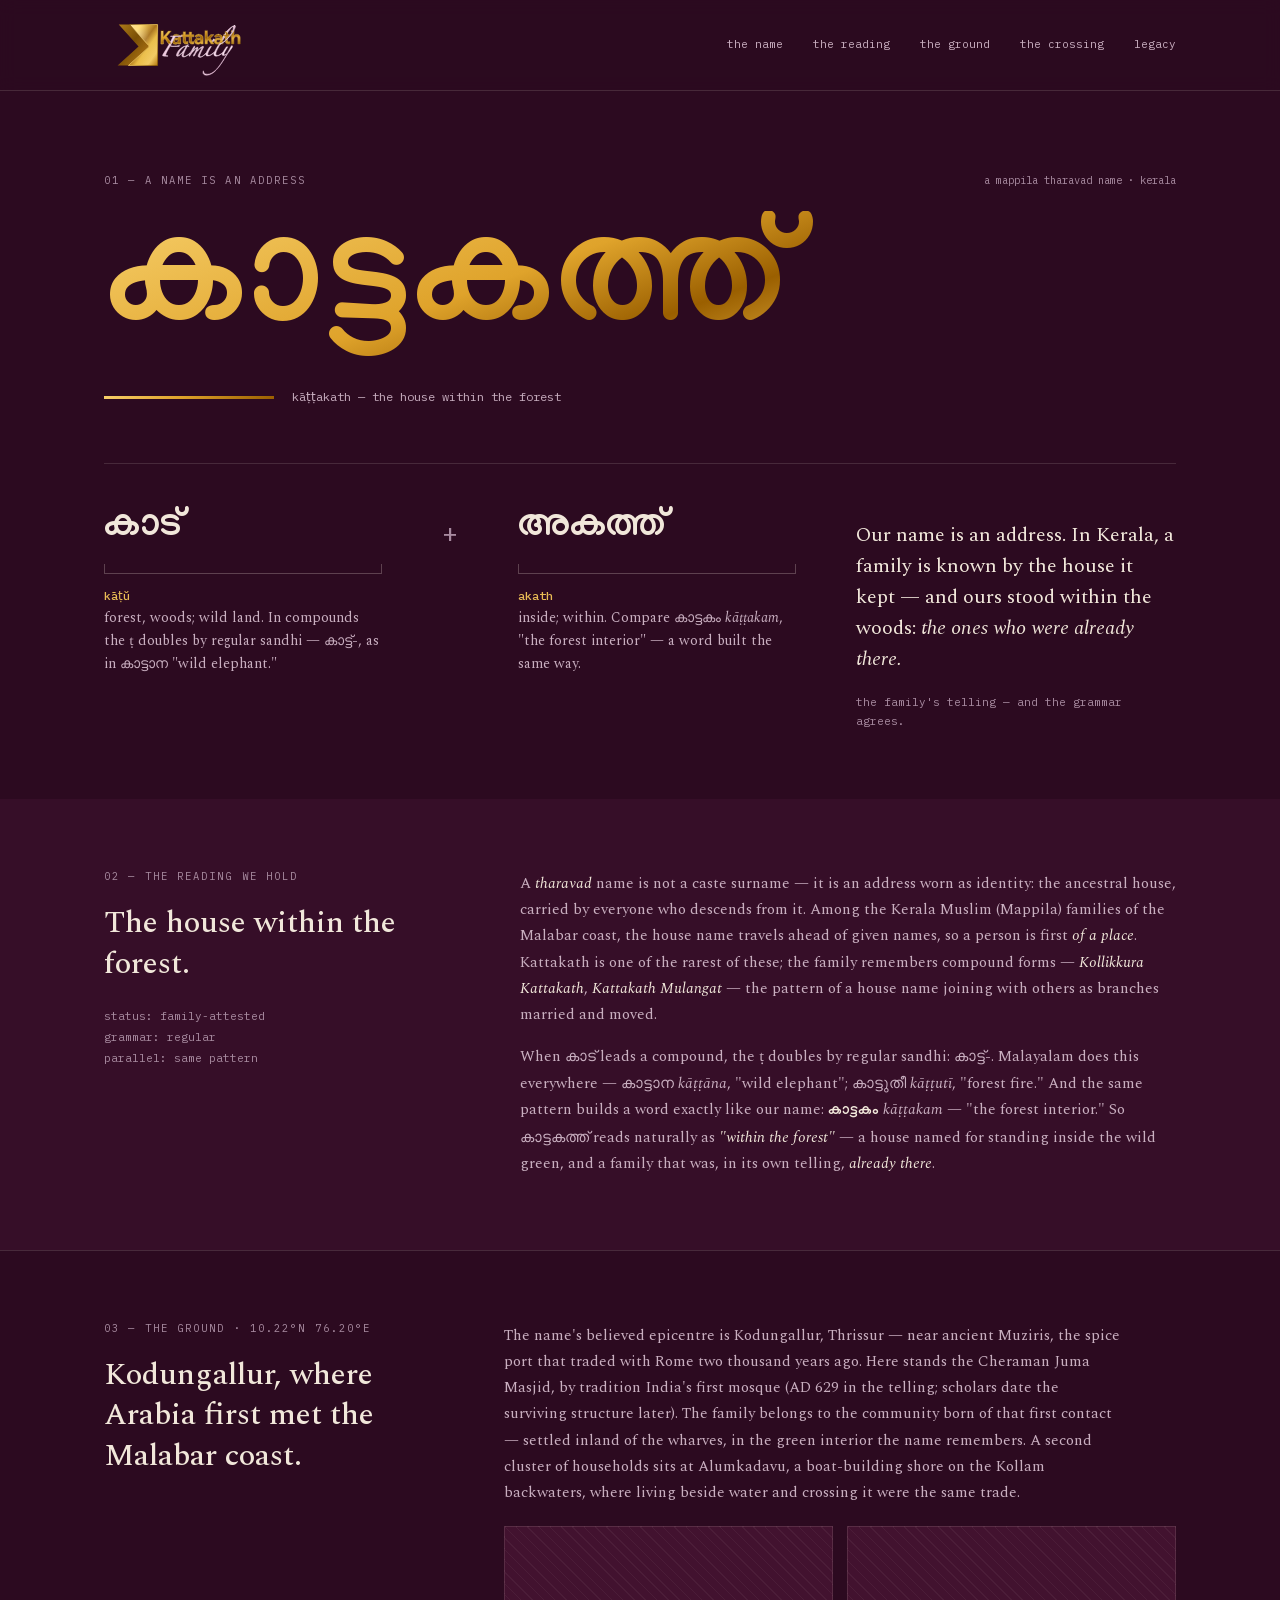
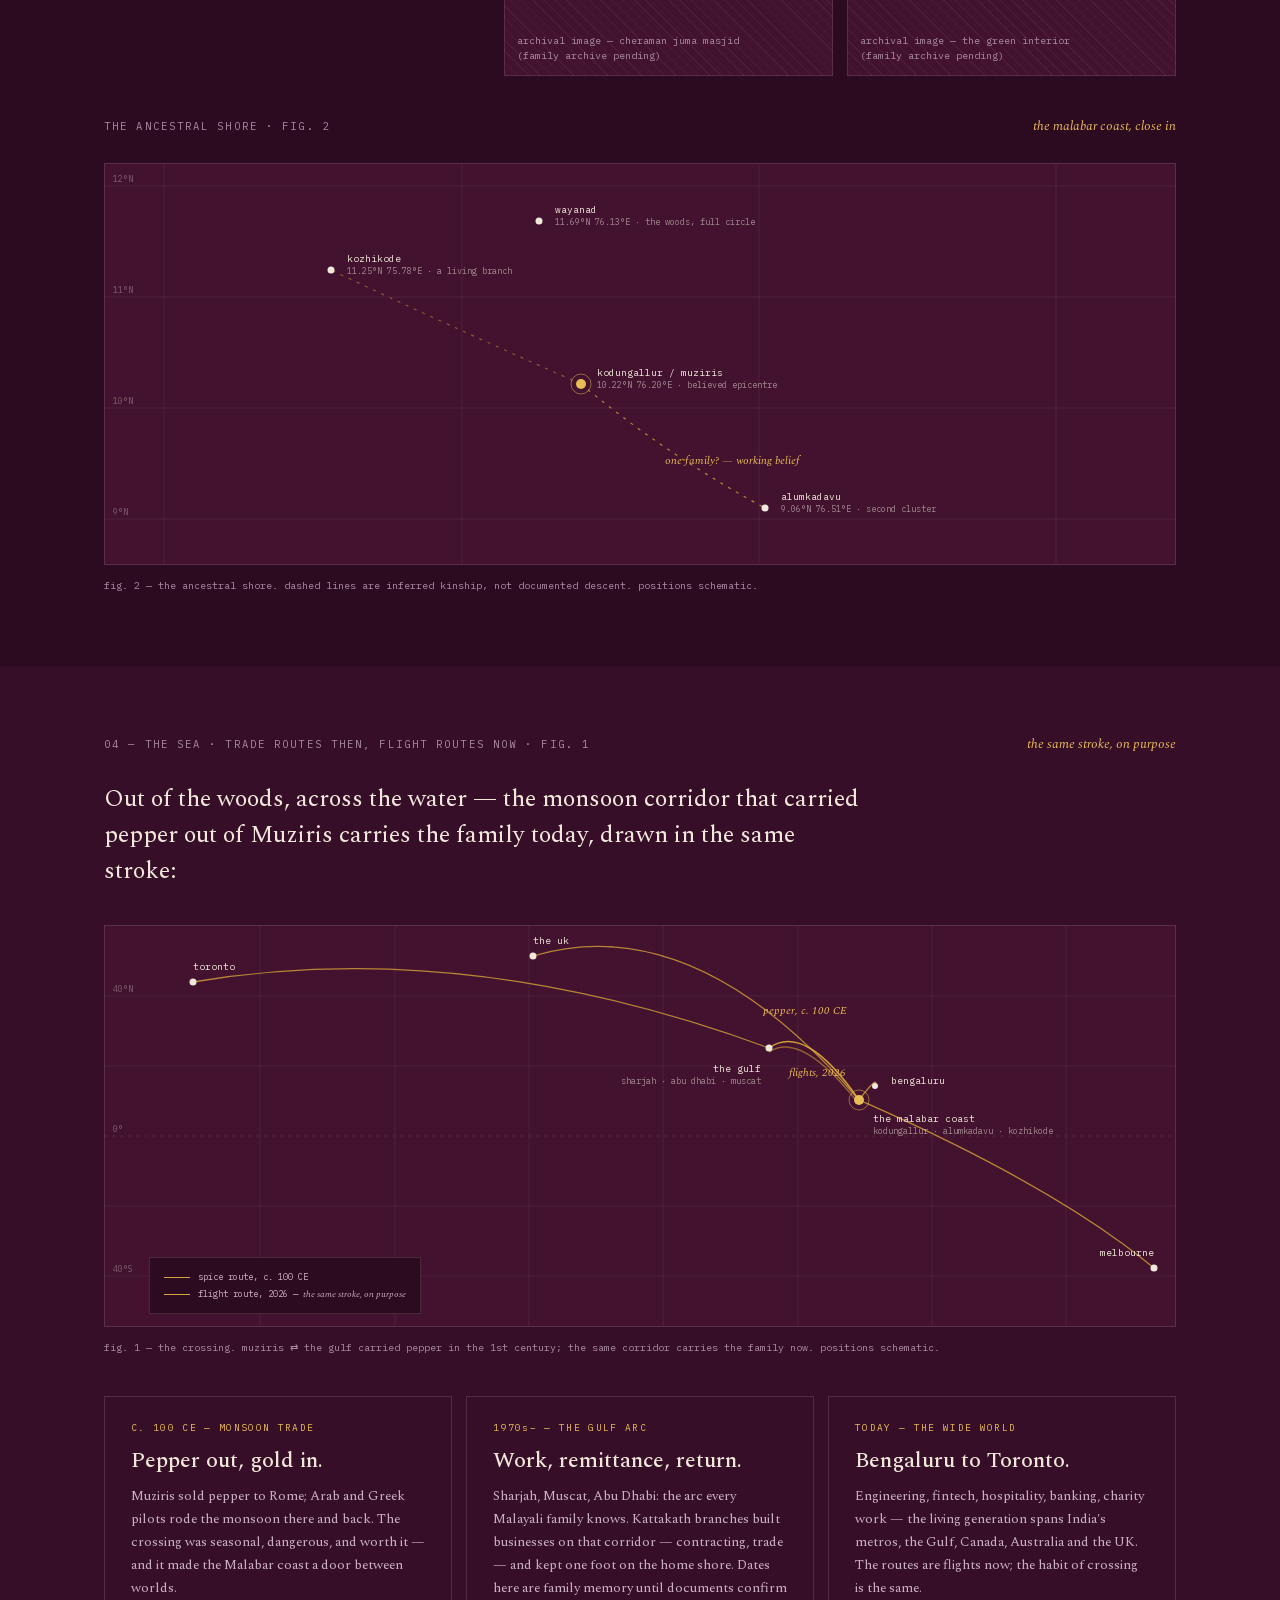
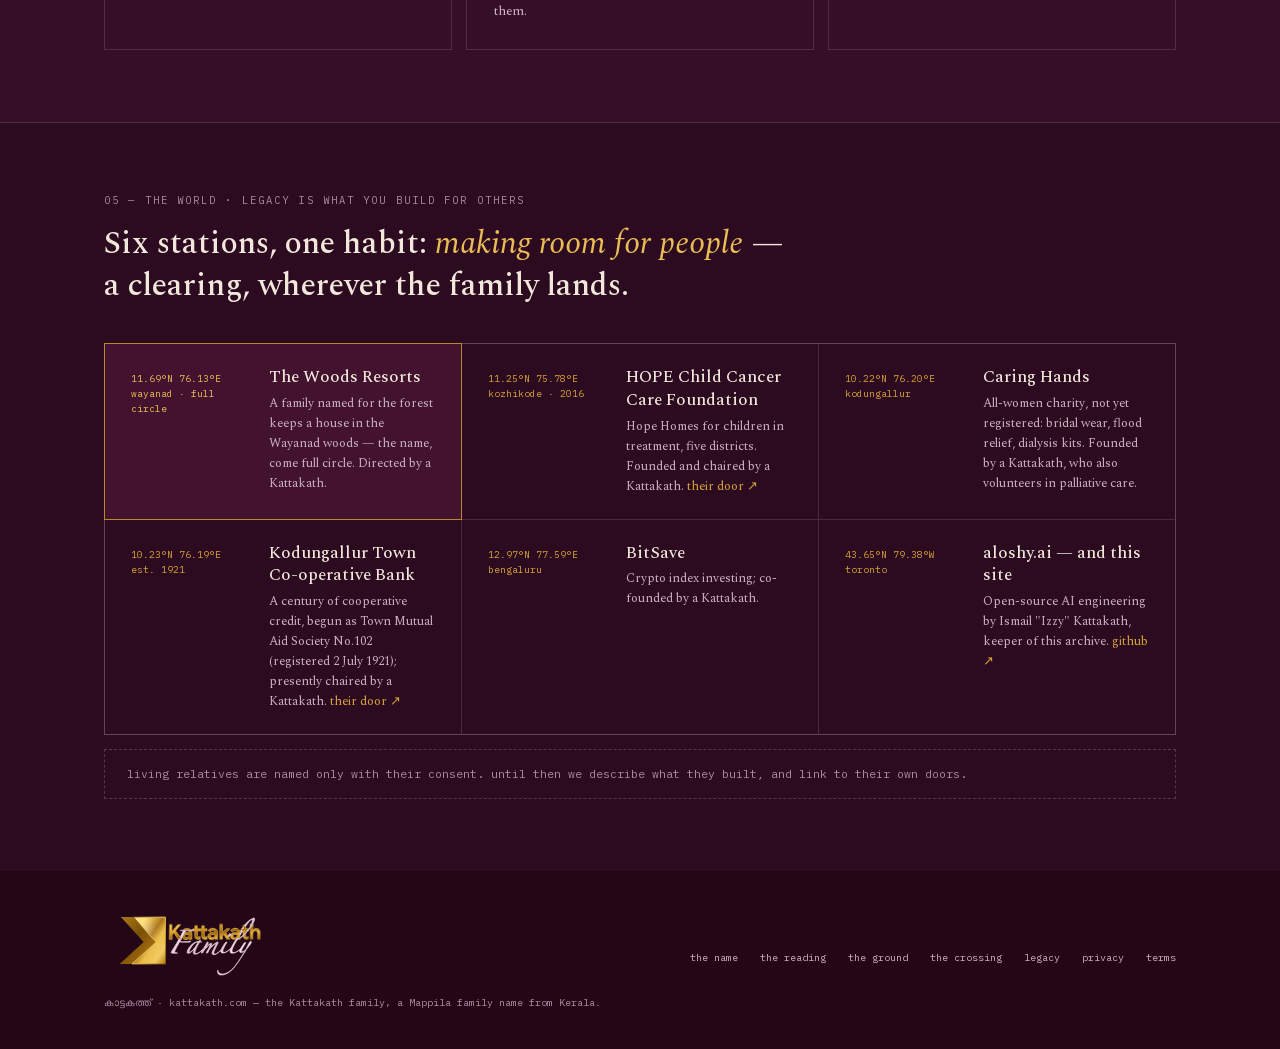
==== commit fbfe5eaa: "OAuth-ready privacy and terms; site-name SEO; research corrections - privacy-policy, terms-of-servic" ====
--- a/index.html
+++ b/index.html
@@ -1 +1,11 @@
-<!DOCTYPE html><html lang="en"><head><meta charSet="utf-8"/><meta name="viewport" content="width=device-width, initial-scale=1"/><title>Kattakath Family · കാട്ടകത്ത് — a Mappila family name from Kerala</title><meta name="description" content="Kattakath (കാട്ടകത്ത്) is a Mappila family name from Kerala. The family's story, its people, and an open door for everyone who carries it."/><meta property="og:title" content="Kattakath Family"/><meta property="og:description" content="Kattakath (കാട്ടകത്ത്) is a Mappila family name from Kerala. The family's story, its people, and an open door for everyone who carries it."/><meta property="og:image" content="https://kattakath.com/assets/og-card.png"/><meta name="twitter:card" content="summary_large_image"/><meta name="twitter:title" content="Kattakath Family"/><meta name="twitter:description" content="Kattakath (കാട്ടകത്ത്) is a Mappila family name from Kerala. The family's story, its people, and an open door for everyone who carries it."/><meta name="twitter:image" content="https://kattakath.com/assets/og-card.png"/><link rel="icon" type="image/png" href="/favicon-96x96.png" sizes="96x96"/><link rel="icon" type="image/svg+xml" href="/favicon.svg"/><link rel="shortcut icon" href="/favicon.ico"/><link rel="apple-touch-icon" sizes="180x180" href="/apple-touch-icon.png"/><link rel="manifest" href="/site.webmanifest"/><style>@font-face{font-family:'IBM Plex Mono';font-style:normal;font-weight:400;font-display:swap;src:url([data-uri]) format('woff2');unicode-range:U+0100-02BA,U+02BD-02C5,U+02C7-02CC,U+02CE-02D7,U+02DD-02FF,U+0304,U+0308,U+0329,U+1D00-1DBF,U+1E00-1E9F,U+1EF2-1EFF,U+2020,U+20A0-20AB,U+20AD-20C0,U+2113,U+2C60-2C7F,U+A720-A7FF}@font-face{font-family:'IBM Plex Mono';font-style:normal;font-weight:400;font-display:swap;src:url([data-uri]) format('woff2');unicode-range:U+0000-00FF,U+0131,U+0152-0153,U+02BB-02BC,U+02C6,U+02DA,U+02DC,U+0304,U+0308,U+0329,U+2000-206F,U+20AC,U+2122,U+2191,U+2193,U+2212,U+2215,U+FEFF,U+FFFD}@font-face{font-family:'IBM Plex Mono';font-style:normal;font-weight:500;font-display:swap;src:url([data-uri]) format('woff2');unicode-range:U+0100-02BA,U+02BD-02C5,U+02C7-02CC,U+02CE-02D7,U+02DD-02FF,U+0304,U+0308,U+0329,U+1D00-1DBF,U+1E00-1E9F,U+1EF2-1EFF,U+2020,U+20A0-20AB,U+20AD-20C0,U+2113,U+2C60-2C7F,U+A720-A7FF}@font-face{font-family:'IBM Plex Mono';font-style:normal;font-weight:500;font-display:swap;src:url([data-uri]) format('woff2');unicode-range:U+0000-00FF,U+0131,U+0152-0153,U+02BB-02BC,U+02C6,U+02DA,U+02DC,U+0304,U+0308,U+0329,U+2000-206F,U+20AC,U+2122,U+2191,U+2193,U+2212,U+2215,U+FEFF,U+FFFD}@font-face{font-family:'Manjari';font-style:normal;font-weight:700;font-display:swap;src:url([data-uri]) format('woff2');unicode-range:U+0307,U+0323,U+0951-0952,U+0964-0965,U+0D00-0D7F,U+1CDA,U+1CF2,U+200C-200D,U+20B9,U+25CC,U+A830-A832}@font-face{font-family:'Manjari';font-style:normal;font-weight:700;font-display:swap;src:url([data-uri]) format('woff2');unicode-range:U+0100-02BA,U+02BD-02C5,U+02C7-02CC,U+02CE-02D7,U+02DD-02FF,U+0304,U+0308,U+0329,U+1D00-1DBF,U+1E00-1E9F,U+1EF2-1EFF,U+2020,U+20A0-20AB,U+20AD-20C0,U+2113,U+2C60-2C7F,U+A720-A7FF}@font-face{font-family:'Manjari';font-style:normal;font-weight:700;font-display:swap;src:url([data-uri]) format('woff2');unicode-range:U+0000-00FF,U+0131,U+0152-0153,U+02BB-02BC,U+02C6,U+02DA,U+02DC,U+0304,U+0308,U+0329,U+2000-206F,U+20AC,U+2122,U+2191,U+2193,U+2212,U+2215,U+FEFF,U+FFFD}@font-face{font-family:'Spectral';font-style:italic;font-weight:400;font-display:swap;src:url([data-uri]) format('woff2');unicode-range:U+0100-02BA,U+02BD-02C5,U+02C7-02CC,U+02CE-02D7,U+02DD-02FF,U+0304,U+0308,U+0329,U+1D00-1DBF,U+1E00-1E9F,U+1EF2-1EFF,U+2020,U+20A0-20AB,U+20AD-20C0,U+2113,U+2C60-2C7F,U+A720-A7FF}@font-face{font-family:'Spectral';font-style:italic;font-weight:400;font-display:swap;src:url([data-uri]) format('woff2');unicode-range:U+0000-00FF,U+0131,U+0152-0153,U+02BB-02BC,U+02C6,U+02DA,U+02DC,U+0304,U+0308,U+0329,U+2000-206F,U+20AC,U+2122,U+2191,U+2193,U+2212,U+2215,U+FEFF,U+FFFD}@font-face{font-family:'Spectral';font-style:normal;font-weight:400;font-display:swap;src:url([data-uri]) format('woff2');unicode-range:U+0100-02BA,U+02BD-02C5,U+02C7-02CC,U+02CE-02D7,U+02DD-02FF,U+0304,U+0308,U+0329,U+1D00-1DBF,U+1E00-1E9F,U+1EF2-1EFF,U+2020,U+20A0-20AB,U+20AD-20C0,U+2113,U+2C60-2C7F,U+A720-A7FF}@font-face{font-family:'Spectral';font-style:normal;font-weight:400;font-display:swap;src:url([data-uri]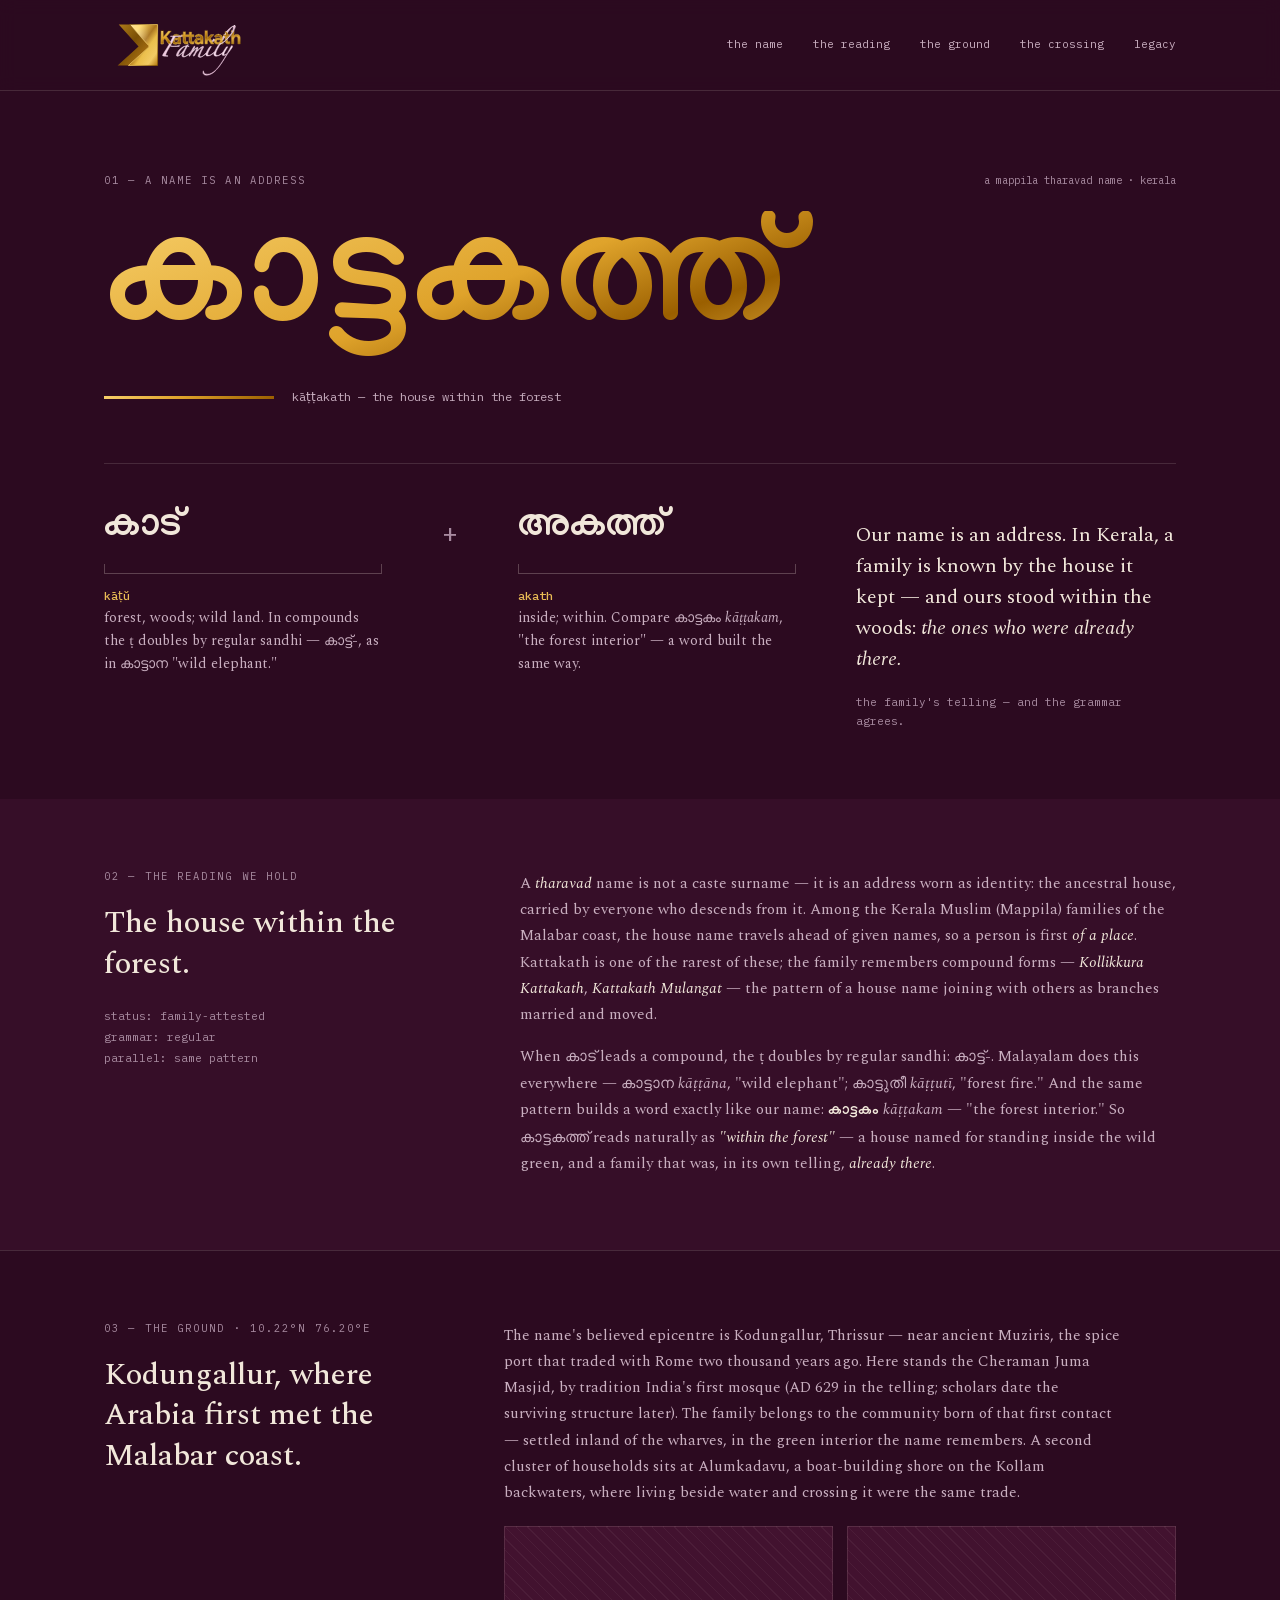
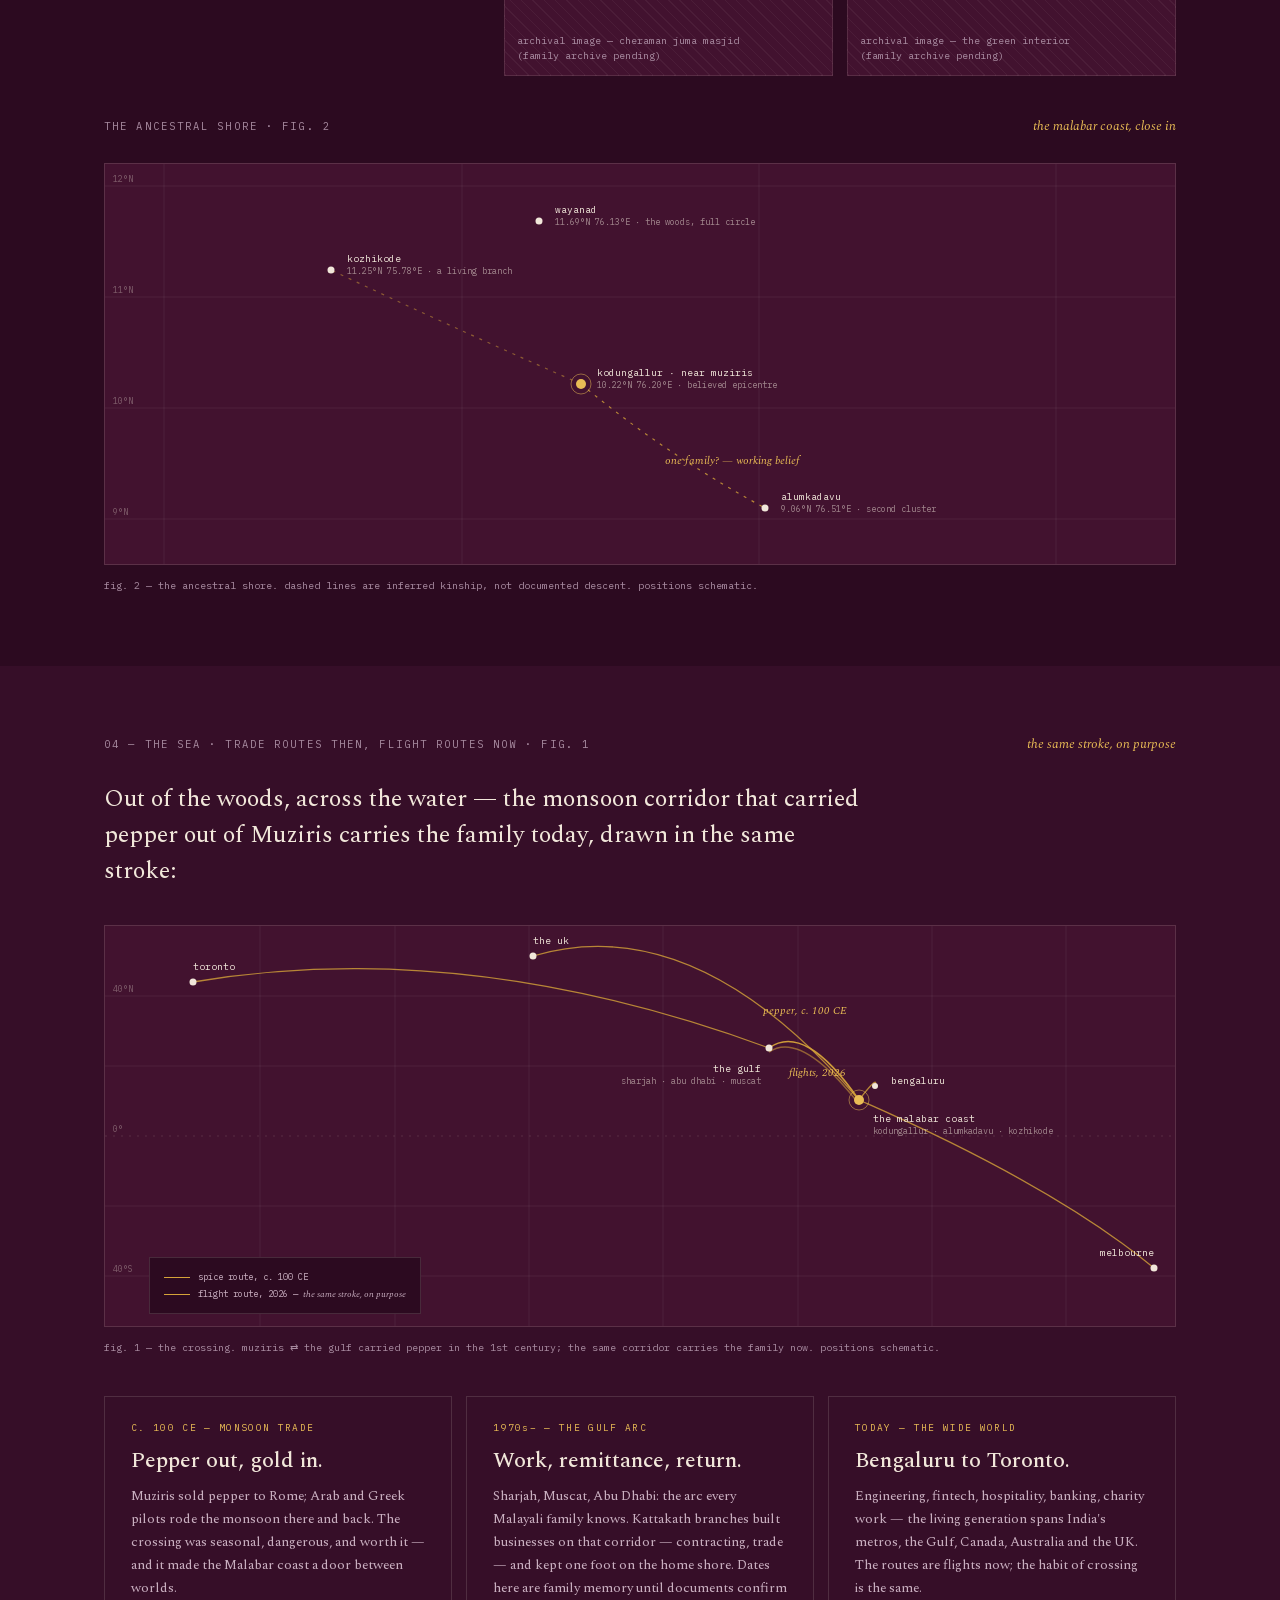
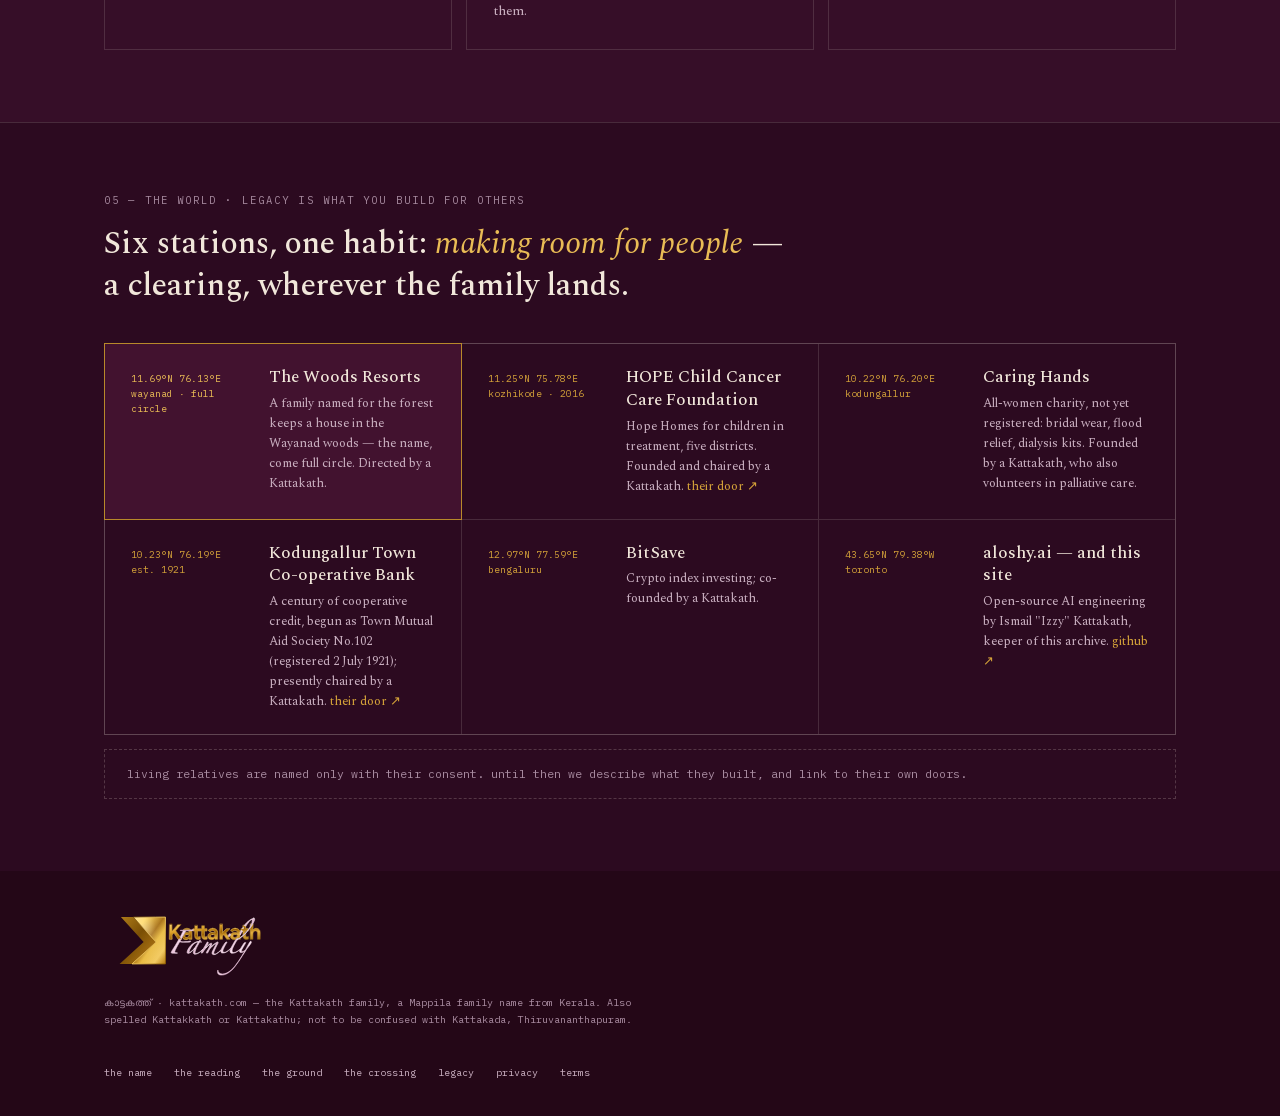
